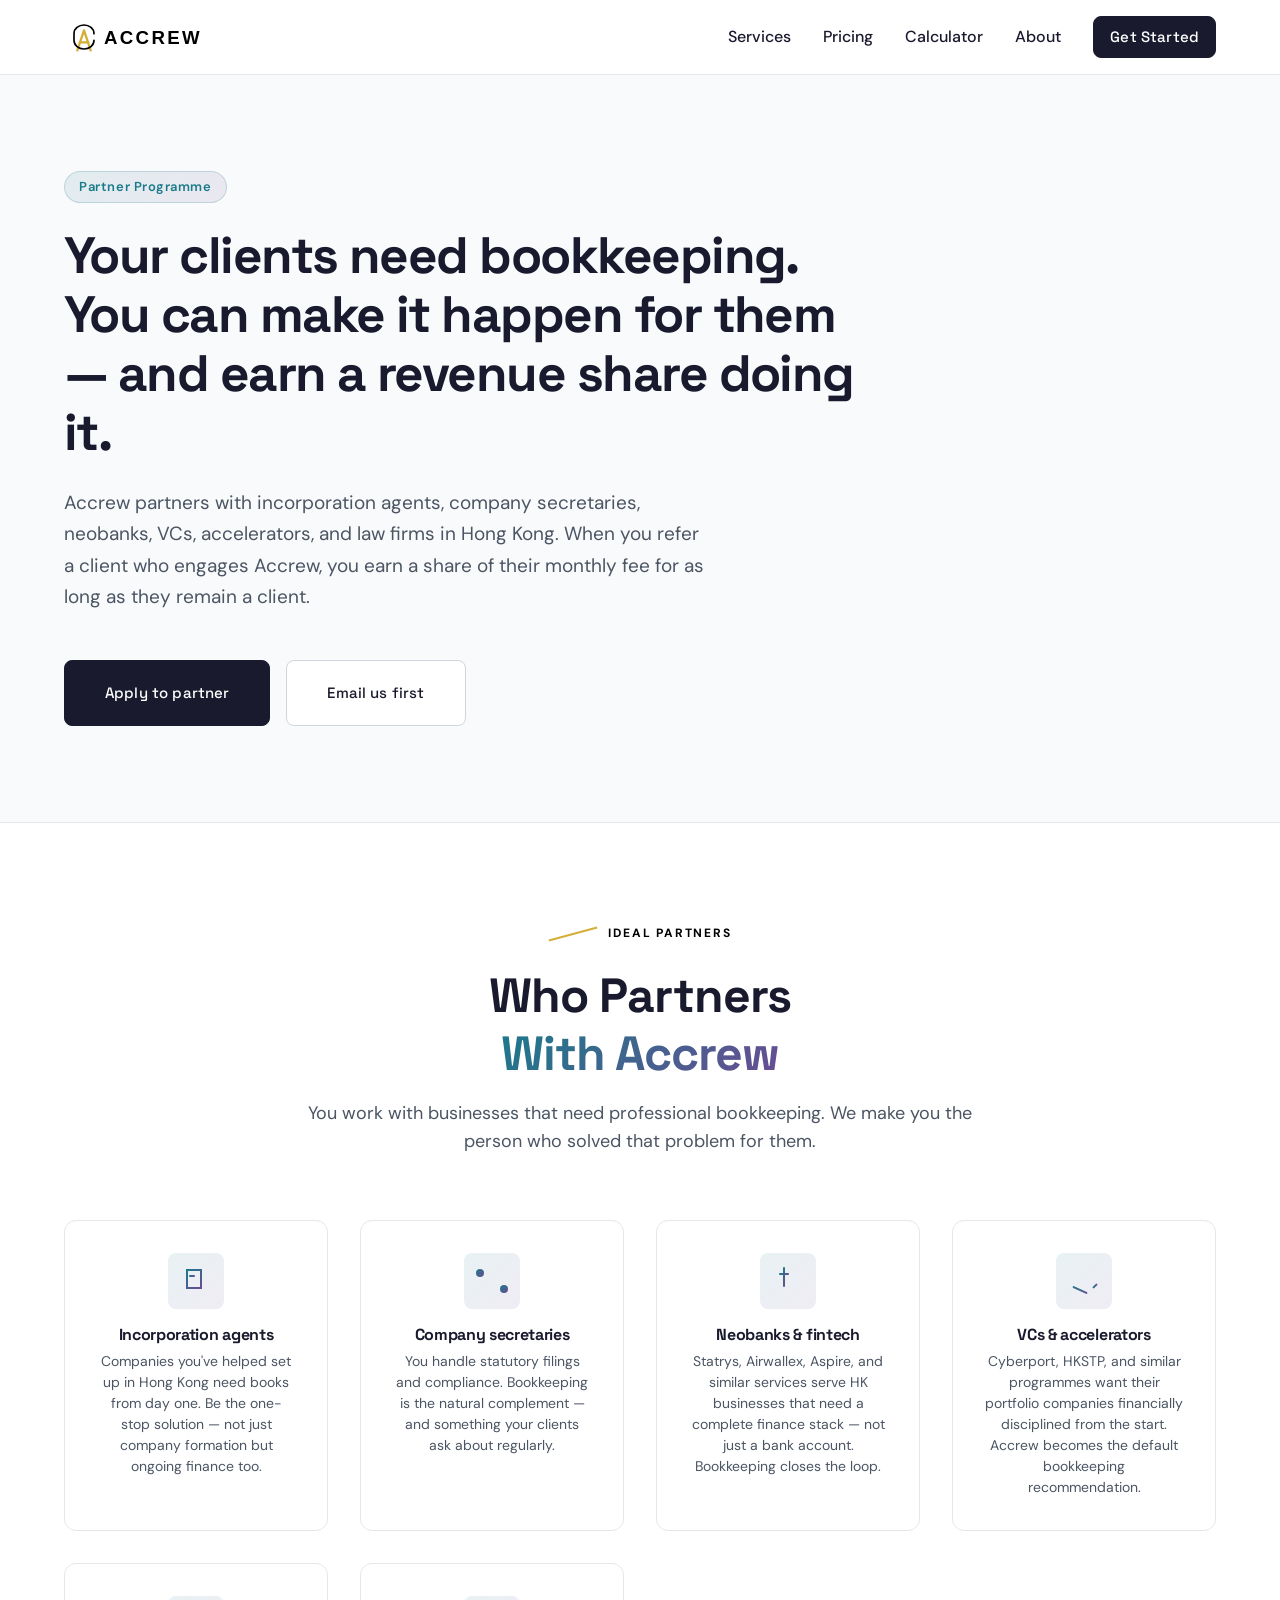
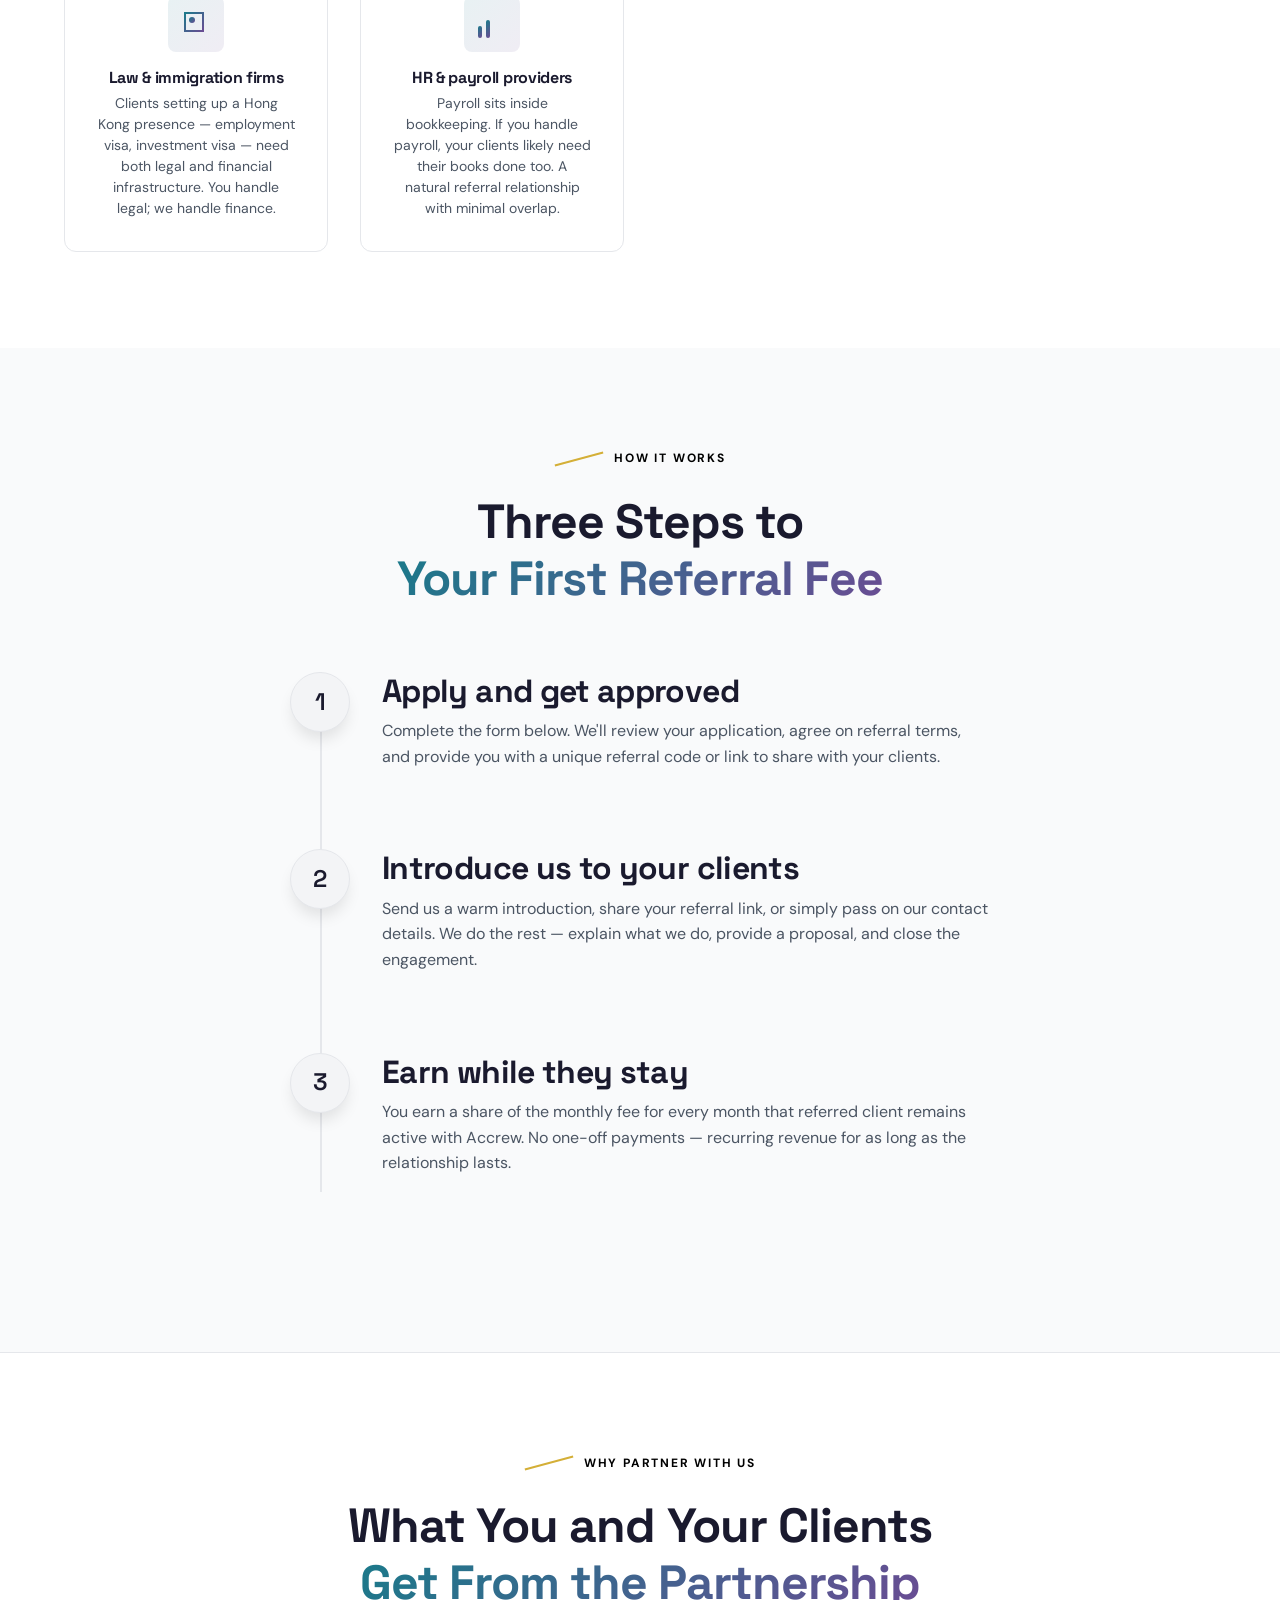
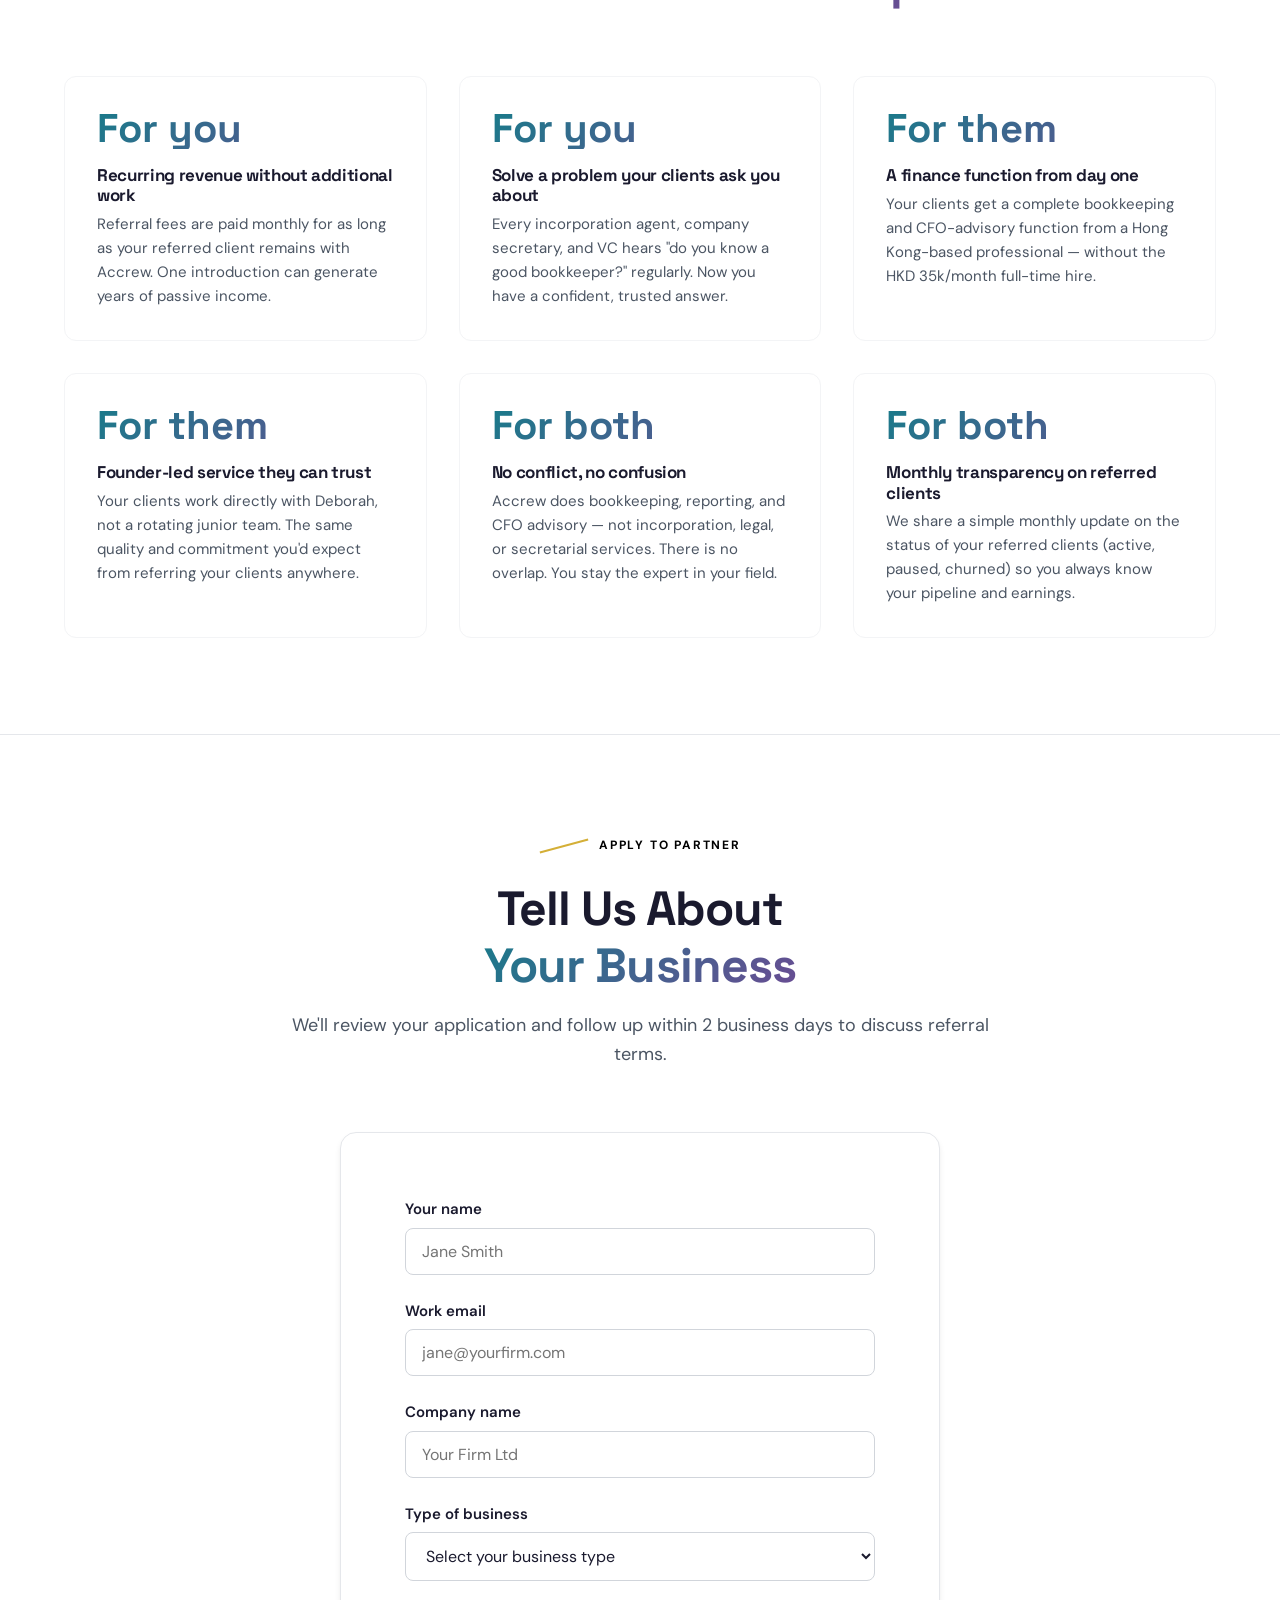
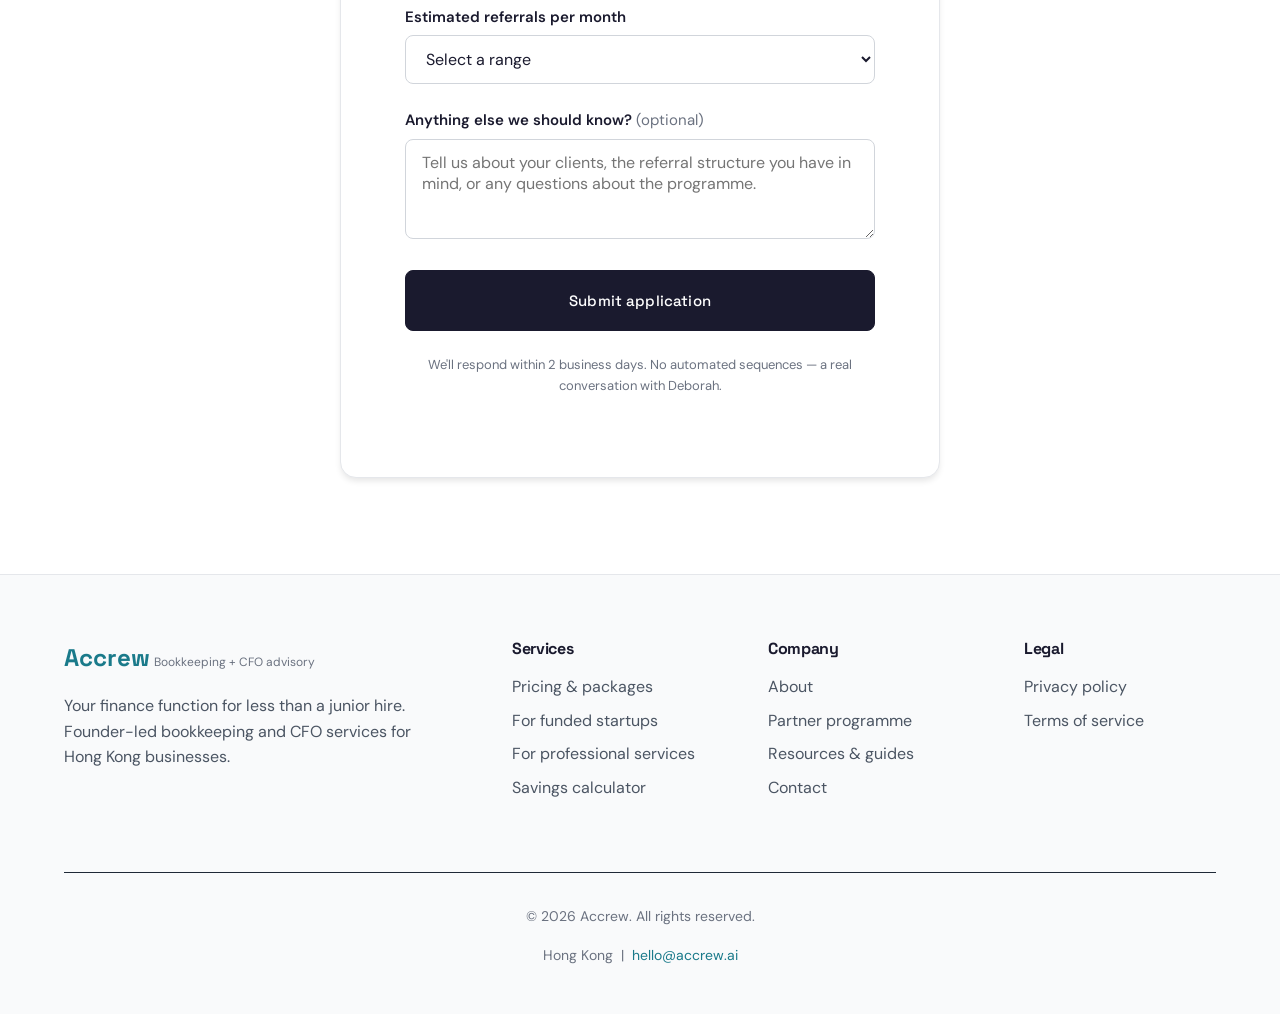
==== partners.html @ deeadd00 "Add partners/referral programme page - Hero targets incorporation agents, company secretaries, neoba" ====
<!DOCTYPE html>
<html lang="en">
<head>
    <meta charset="UTF-8">
    <meta name="viewport" content="width=device-width, initial-scale=1.0">

    <title>Accrew Partner Programme | Refer Your Clients, Earn Revenue</title>
    <meta name="description" content="Refer your clients to Accrew and earn a revenue share on every active engagement. Built for incorporation agents, company secretaries, neobanks, VCs, and law firms in Hong Kong.">
    <meta name="keywords" content="accounting referral programme hong kong, incorporation agent bookkeeping referral, company secretary partner programme, accrew partner">

    <meta property="og:type" content="website">
    <meta property="og:url" content="https://accrew.ai/partners.html">
    <meta property="og:title" content="Accrew Partner Programme | Refer Your Clients, Earn Revenue">
    <meta property="og:description" content="Refer your clients to Accrew and earn a revenue share on every active engagement. Built for incorporation agents, neobanks, VCs, and law firms in Hong Kong.">
    <meta property="og:site_name" content="Accrew">
    <meta property="og:locale" content="en_HK">

    <link rel="canonical" href="https://accrew.ai/partners.html">

    <link rel="preconnect" href="https://fonts.googleapis.com">
    <link rel="preconnect" href="https://fonts.gstatic.com" crossorigin>
    <link href="https://fonts.googleapis.com/css2?family=Space+Grotesk:wght@400;500;600;700&family=DM+Sans:opsz,wght@9..40,400;9..40,500;9..40,600;9..40,700&display=swap" rel="stylesheet">
    <link rel="stylesheet" href="css/style.css">
    <link rel="icon" type="image/svg+xml" href="favicon.svg">
    <link rel="icon" type="image/png" sizes="32x32" href="favicon-32x32.png">
</head>
<body>

    <!-- Navigation -->
    <nav class="nav">
        <div class="container nav-container">
            <a href="index.html" class="logo">
                <img src="logo.svg" alt="Accrew" class="logo-image" height="40">
            </a>
            <ul class="nav-menu" id="navMenu">
                <li><a href="index.html#services" class="nav-link">Services</a></li>
                <li><a href="index.html#pricing" class="nav-link">Pricing</a></li>
                <li><a href="index.html#calculator" class="nav-link">Calculator</a></li>
                <li><a href="about.html" class="nav-link">About</a></li>
                <li><a href="index.html#contact" class="btn btn-primary btn-small">Get Started</a></li>
            </ul>
            <button class="nav-toggle" id="navToggle" aria-label="Toggle navigation">
                <span></span>
                <span></span>
                <span></span>
            </button>
        </div>
    </nav>

    <!-- Hero -->
    <section class="section partners-hero">
        <div class="container">
            <span class="icp-hero-eyebrow">Partner Programme</span>
            <h1 class="icp-hero-title">Your clients need bookkeeping.<br>You can make it happen for them — and earn a revenue share doing it.</h1>
            <p class="icp-hero-subtitle">
                Accrew partners with incorporation agents, company secretaries, neobanks, VCs, accelerators, and law firms in Hong Kong. When you refer a client who engages Accrew, you earn a share of their monthly fee for as long as they remain a client.
            </p>
            <div class="icp-hero-cta">
                <a href="#partner-form" class="btn btn-primary btn-large">Apply to partner</a>
                <a href="mailto:hello@accrew.ai" class="btn btn-secondary btn-large">Email us first</a>
            </div>
        </div>
    </section>

    <!-- Who is this for -->
    <section class="section partner-types-section">
        <div class="container">
            <div class="section-header centered">
                <span class="section-label">Ideal Partners</span>
                <h2 class="section-title">Who Partners<br><span class="gradient-text">With Accrew</span></h2>
                <p class="section-subtitle">You work with businesses that need professional bookkeeping. We make you the person who solved that problem for them.</p>
            </div>
            <div class="partner-types-grid">
                <div class="partner-type-card">
                    <div class="partner-type-icon icon-minimal icon-document"></div>
                    <h3 class="partner-type-name">Incorporation agents</h3>
                    <p class="partner-type-desc">Companies you've helped set up in Hong Kong need books from day one. Be the one-stop solution — not just company formation but ongoing finance too.</p>
                </div>
                <div class="partner-type-card">
                    <div class="partner-type-icon icon-minimal icon-connect"></div>
                    <h3 class="partner-type-name">Company secretaries</h3>
                    <p class="partner-type-desc">You handle statutory filings and compliance. Bookkeeping is the natural complement — and something your clients ask about regularly.</p>
                </div>
                <div class="partner-type-card">
                    <div class="partner-type-icon icon-minimal icon-dollar"></div>
                    <h3 class="partner-type-name">Neobanks &amp; fintech</h3>
                    <p class="partner-type-desc">Statrys, Airwallex, Aspire, and similar services serve HK businesses that need a complete finance stack — not just a bank account. Bookkeeping closes the loop.</p>
                </div>
                <div class="partner-type-card">
                    <div class="partner-type-icon icon-minimal icon-trend"></div>
                    <h3 class="partner-type-name">VCs &amp; accelerators</h3>
                    <p class="partner-type-desc">Cyberport, HKSTP, and similar programmes want their portfolio companies financially disciplined from the start. Accrew becomes the default bookkeeping recommendation.</p>
                </div>
                <div class="partner-type-card">
                    <div class="partner-type-icon icon-minimal icon-target"></div>
                    <h3 class="partner-type-name">Law &amp; immigration firms</h3>
                    <p class="partner-type-desc">Clients setting up a Hong Kong presence — employment visa, investment visa — need both legal and financial infrastructure. You handle legal; we handle finance.</p>
                </div>
                <div class="partner-type-card">
                    <div class="partner-type-icon icon-minimal icon-chart"></div>
                    <h3 class="partner-type-name">HR &amp; payroll providers</h3>
                    <p class="partner-type-desc">Payroll sits inside bookkeeping. If you handle payroll, your clients likely need their books done too. A natural referral relationship with minimal overlap.</p>
                </div>
            </div>
        </div>
    </section>

    <!-- How it works -->
    <section class="section partner-benefits-section">
        <div class="container">
            <div class="section-header centered">
                <span class="section-label">How It Works</span>
                <h2 class="section-title">Three Steps to<br><span class="gradient-text">Your First Referral Fee</span></h2>
            </div>
            <div class="timeline" style="max-width: 700px; margin: 0 auto;">
                <div class="timeline-item">
                    <div class="timeline-number">1</div>
                    <div class="timeline-content">
                        <h3>Apply and get approved</h3>
                        <p>Complete the form below. We'll review your application, agree on referral terms, and provide you with a unique referral code or link to share with your clients.</p>
                    </div>
                </div>
                <div class="timeline-item">
                    <div class="timeline-number">2</div>
                    <div class="timeline-content">
                        <h3>Introduce us to your clients</h3>
                        <p>Send us a warm introduction, share your referral link, or simply pass on our contact details. We do the rest — explain what we do, provide a proposal, and close the engagement.</p>
                    </div>
                </div>
                <div class="timeline-item">
                    <div class="timeline-number">3</div>
                    <div class="timeline-content">
                        <h3>Earn while they stay</h3>
                        <!-- TODO: Insert actual referral % terms once decided. Current placeholder is "a share of their monthly fee". -->
                        <p>You earn a share of the monthly fee for every month that referred client remains active with Accrew. No one-off payments — recurring revenue for as long as the relationship lasts.</p>
                    </div>
                </div>
            </div>
        </div>
    </section>

    <!-- Benefits -->
    <section class="section" style="background: white; border-top: 1px solid var(--gray-200);">
        <div class="container">
            <div class="section-header centered">
                <span class="section-label">Why Partner With Us</span>
                <h2 class="section-title">What You and Your Clients<br><span class="gradient-text">Get From the Partnership</span></h2>
            </div>
            <div class="partner-benefits-grid">
                <div class="partner-benefit-card">
                    <div class="partner-benefit-number">For you</div>
                    <h3 class="partner-benefit-title">Recurring revenue without additional work</h3>
                    <p class="partner-benefit-body">Referral fees are paid monthly for as long as your referred client remains with Accrew. One introduction can generate years of passive income.</p>
                </div>
                <div class="partner-benefit-card">
                    <div class="partner-benefit-number">For you</div>
                    <h3 class="partner-benefit-title">Solve a problem your clients ask you about</h3>
                    <p class="partner-benefit-body">Every incorporation agent, company secretary, and VC hears "do you know a good bookkeeper?" regularly. Now you have a confident, trusted answer.</p>
                </div>
                <div class="partner-benefit-card">
                    <div class="partner-benefit-number">For them</div>
                    <h3 class="partner-benefit-title">A finance function from day one</h3>
                    <p class="partner-benefit-body">Your clients get a complete bookkeeping and CFO-advisory function from a Hong Kong-based professional — without the HKD 35k/month full-time hire.</p>
                </div>
                <div class="partner-benefit-card">
                    <div class="partner-benefit-number">For them</div>
                    <h3 class="partner-benefit-title">Founder-led service they can trust</h3>
                    <p class="partner-benefit-body">Your clients work directly with Deborah, not a rotating junior team. The same quality and commitment you'd expect from referring your clients anywhere.</p>
                </div>
                <div class="partner-benefit-card">
                    <div class="partner-benefit-number">For both</div>
                    <h3 class="partner-benefit-title">No conflict, no confusion</h3>
                    <p class="partner-benefit-body">Accrew does bookkeeping, reporting, and CFO advisory — not incorporation, legal, or secretarial services. There is no overlap. You stay the expert in your field.</p>
                </div>
                <div class="partner-benefit-card">
                    <div class="partner-benefit-number">For both</div>
                    <h3 class="partner-benefit-title">Monthly transparency on referred clients</h3>
                    <p class="partner-benefit-body">We share a simple monthly update on the status of your referred clients (active, paused, churned) so you always know your pipeline and earnings.</p>
                </div>
            </div>
        </div>
    </section>

    <!-- Partner intake form -->
    <section id="partner-form" class="section partner-form-section">
        <div class="container">
            <div class="section-header centered">
                <span class="section-label">Apply to Partner</span>
                <h2 class="section-title">Tell Us About<br><span class="gradient-text">Your Business</span></h2>
                <p class="section-subtitle">We'll review your application and follow up within 2 business days to discuss referral terms.</p>
            </div>
            <div class="partner-form-wrapper">
                <!-- TODO: Replace YOURFORMID with actual Formspree endpoint, or connect to a backend/Zapier webhook. -->
                <form class="partner-form" action="https://formspree.io/f/YOURFORMID" method="POST">
                    <div class="form-group">
                        <label class="form-label" for="partnerName">Your name</label>
                        <input type="text" id="partnerName" name="name" class="form-input" placeholder="Jane Smith" required>
                    </div>
                    <div class="form-group">
                        <label class="form-label" for="partnerEmail">Work email</label>
                        <input type="email" id="partnerEmail" name="email" class="form-input" placeholder="jane@yourfirm.com" required>
                    </div>
                    <div class="form-group">
                        <label class="form-label" for="partnerCompany">Company name</label>
                        <input type="text" id="partnerCompany" name="company" class="form-input" placeholder="Your Firm Ltd" required>
                    </div>
                    <div class="form-group">
                        <label class="form-label" for="partnerType">Type of business</label>
                        <select id="partnerType" name="business_type" class="form-select" required>
                            <option value="" disabled selected>Select your business type</option>
                            <option value="incorporation_agent">Incorporation agent</option>
                            <option value="company_secretary">Company secretary</option>
                            <option value="neobank_fintech">Neobank / fintech</option>
                            <option value="vc_accelerator">VC / accelerator</option>
                            <option value="law_firm">Law / immigration firm</option>
                            <option value="hr_payroll">HR / payroll provider</option>
                            <option value="other">Other</option>
                        </select>
                    </div>
                    <div class="form-group">
                        <label class="form-label" for="partnerVolume">Estimated referrals per month</label>
                        <select id="partnerVolume" name="referral_volume" class="form-select">
                            <option value="" disabled selected>Select a range</option>
                            <option value="1-2">1–2 clients/month</option>
                            <option value="3-5">3–5 clients/month</option>
                            <option value="6-10">6–10 clients/month</option>
                            <option value="10+">10+ clients/month</option>
                        </select>
                    </div>
                    <div class="form-group">
                        <label class="form-label" for="partnerMessage">Anything else we should know? <span style="font-weight: 400; color: var(--text-muted);">(optional)</span></label>
                        <textarea id="partnerMessage" name="message" class="form-textarea" placeholder="Tell us about your clients, the referral structure you have in mind, or any questions about the programme."></textarea>
                    </div>
                    <input type="hidden" name="_subject" value="New Accrew Partner Application">
                    <button type="submit" class="btn btn-primary btn-block btn-large">Submit application</button>
                    <p class="form-note">We'll respond within 2 business days. No automated sequences — a real conversation with Deborah.</p>
                </form>
            </div>
        </div>
    </section>

    <!-- Footer -->
    <footer class="footer">
        <div class="container">
            <div class="footer-grid">
                <div class="footer-col">
                    <div class="footer-logo">
                        <span class="logo-text">Accrew</span>
                        <span class="logo-tagline">Bookkeeping + CFO advisory</span>
                    </div>
                    <p class="footer-description">
                        Your finance function for less than a junior hire. Founder-led bookkeeping and CFO services for Hong Kong businesses.
                    </p>
                </div>
                <div class="footer-col">
                    <h4>Services</h4>
                    <ul>
                        <li><a href="index.html#pricing">Pricing &amp; packages</a></li>
                        <li><a href="startups.html">For funded startups</a></li>
                        <li><a href="professional-services.html">For professional services</a></li>
                        <li><a href="index.html#calculator">Savings calculator</a></li>
                    </ul>
                </div>
                <div class="footer-col">
                    <h4>Company</h4>
                    <ul>
                        <li><a href="about.html">About</a></li>
                        <li><a href="partners.html">Partner programme</a></li>
                        <li><a href="guides/">Resources &amp; guides</a></li>
                        <li><a href="index.html#contact">Contact</a></li>
                    </ul>
                </div>
                <div class="footer-col">
                    <h4>Legal</h4>
                    <ul>
                        <li><a href="privacy-policy.html">Privacy policy</a></li>
                        <li><a href="terms-of-service.html">Terms of service</a></li>
                    </ul>
                </div>
            </div>
            <div class="footer-bottom">
                <p>&copy; 2026 Accrew. All rights reserved.</p>
                <p>Hong Kong &nbsp;|&nbsp; <a href="mailto:hello@accrew.ai">hello@accrew.ai</a></p>
            </div>
        </div>
    </footer>

    <script src="js/main.js"></script>
</body>
</html>
---- css/style.css ----
/* ============================================================================
   Accrew Website Styles
   Modern, professional design for AI-powered bookkeeping
   ============================================================================ */

/* ============================================================================
   CSS Variables & Reset
   ============================================================================ */

:root {
  /* Brand Colors */
  --primary-color: #1a7a8a;
  --primary-dark: #0f5a66;
  --primary-light: #2a9aaa;
  --secondary-color: #6a4c93;
  --accent-color: #f59e0b;

  /* Grayscale */
  --gray-50: #f9fafb;
  --gray-100: #f3f4f6;
  --gray-200: #e5e7eb;
  --gray-300: #d1d5db;
  --gray-400: #9ca3af;
  --gray-500: #6b7280;
  --gray-600: #4b5563;
  --gray-700: #374151;
  --gray-800: #1f2937;
  --gray-900: #111827;

  /* Semantic Colors */
  --text-primary: #1a1a2e;
  --text-secondary: #4b5563;
  --text-muted: #6b7280;
  --bg-primary: #ffffff;
  --bg-secondary: #f9fafb;
  --bg-accent: #f8f9fa;

  /* Gradients */
  --gradient-primary: linear-gradient(135deg, #1a7a8a 0%, #6a4c93 100%);
  --gradient-light: linear-gradient(135deg, rgba(26,122,138,0.1) 0%, rgba(106,76,147,0.1) 100%);

  /* Typography */
  --font-heading: 'Space Grotesk', sans-serif;
  --font-body: 'DM Sans', sans-serif;

  /* Spacing */
  --spacing-xs: 0.5rem;
  --spacing-sm: 1rem;
  --spacing-md: 1.5rem;
  --spacing-lg: 2rem;
  --spacing-xl: 3rem;
  --spacing-2xl: 4rem;
  --spacing-3xl: 6rem;

  /* Border Radius */
  --radius-sm: 0.375rem;
  --radius-md: 0.5rem;
  --radius-lg: 0.75rem;
  --radius-xl: 1rem;
  --radius-2xl: 1.5rem;

  /* Shadows */
  --shadow-sm: 0 1px 2px 0 rgb(0 0 0 / 0.05);
  --shadow-md: 0 4px 6px -1px rgb(0 0 0 / 0.1);
  --shadow-lg: 0 10px 15px -3px rgb(0 0 0 / 0.1);
  --shadow-xl: 0 20px 25px -5px rgb(0 0 0 / 0.1);

  /* Transitions */
  --transition-fast: 150ms ease;
  --transition-base: 250ms ease;
  --transition-slow: 350ms ease;
}

* {
  margin: 0;
  padding: 0;
  box-sizing: border-box;
}

html {
  scroll-behavior: smooth;
  -webkit-font-smoothing: antialiased;
  -moz-osx-font-smoothing: grayscale;
}

body {
  font-family: var(--font-body);
  font-size: 16px;
  line-height: 1.6;
  color: var(--text-primary);
  background-color: var(--bg-primary);
}

/* ============================================================================
   Typography
   ============================================================================ */

h1, h2, h3, h4, h5, h6 {
  font-family: var(--font-heading);
  font-weight: 700;
  line-height: 1.2;
  letter-spacing: -0.02em;
  color: var(--text-primary);
}

h1 {
  font-size: clamp(2.5rem, 5vw, 4rem);
  margin-bottom: var(--spacing-md);
}

h2 {
  font-size: clamp(2rem, 4vw, 3rem);
  margin-bottom: var(--spacing-md);
}

h3 {
  font-size: clamp(1.5rem, 3vw, 2rem);
  margin-bottom: var(--spacing-sm);
}

p {
  margin-bottom: var(--spacing-sm);
}

a {
  color: var(--primary-color);
  text-decoration: none;
  transition: color var(--transition-base);
}

a:hover {
  color: var(--primary-dark);
}

.gradient-text {
  background: var(--gradient-primary);
  -webkit-background-clip: text;
  -webkit-text-fill-color: transparent;
  background-clip: text;
}

/* ============================================================================
   Layout
   ============================================================================ */

.container {
  max-width: 1200px;
  margin: 0 auto;
  padding: 0 var(--spacing-md);
}

.section {
  padding: var(--spacing-3xl) 0;
}

.section-header {
  margin-bottom: var(--spacing-2xl);
}

.section-header.centered {
  text-align: center;
}

.section-label {
  display: inline-block;
  font-size: 0.75rem;
  font-weight: 700;
  text-transform: uppercase;
  letter-spacing: 0.15em;
  color: #000;
  margin-bottom: var(--spacing-md);
  position: relative;
  padding-left: 60px;
}

/* Off-White style diagonal bar before label */
.section-label::before {
  content: '';
  position: absolute;
  left: 0;
  top: 50%;
  width: 50px;
  height: 2px;
  background: #d4af37;
  transform: translateY(-50%) rotate(-15deg);
}

.section-title {
  margin-bottom: var(--spacing-sm);
}

.section-subtitle {
  font-size: 1.125rem;
  color: var(--text-secondary);
  max-width: 700px;
  margin: 0 auto;
}

/* ============================================================================
   Navigation
   ============================================================================ */

.nav {
  position: sticky;
  top: 0;
  z-index: 1000;
  background: rgba(255, 255, 255, 0.95);
  backdrop-filter: blur(10px);
  border-bottom: 1px solid var(--gray-200);
  padding: var(--spacing-sm) 0;
}

.nav-container {
  display: flex;
  justify-content: space-between;
  align-items: center;
}

.logo {
  display: flex;
  flex-direction: column;
  gap: 0;
}

.logo-text {
  font-family: var(--font-heading);
  font-size: 1.5rem;
  font-weight: 700;
  color: var(--primary-color);
}

.logo-tagline {
  font-size: 0.75rem;
  color: var(--text-muted);
  margin-top: -0.25rem;
}

.nav-menu {
  display: flex;
  gap: var(--spacing-lg);
  list-style: none;
  align-items: center;
}

.nav-link {
  font-weight: 500;
  color: var(--text-primary);
  transition: color var(--transition-base);
}

.nav-link:hover {
  color: var(--primary-color);
}

.nav-toggle {
  display: none;
  flex-direction: column;
  gap: 4px;
  background: none;
  border: none;
  cursor: pointer;
}

.nav-toggle span {
  width: 24px;
  height: 2px;
  background: var(--text-primary);
  transition: all var(--transition-base);
}

/* Mobile Navigation */
@media (max-width: 768px) {
  .nav-toggle {
    display: flex;
  }

  .nav-menu {
    position: absolute;
    top: 100%;
    left: 0;
    right: 0;
    flex-direction: column;
    background: white;
    padding: var(--spacing-md);
    gap: var(--spacing-sm);
    box-shadow: var(--shadow-lg);
    transform: translateY(-100%);
    opacity: 0;
    visibility: hidden;
    transition: all var(--transition-base);
  }

  .nav-menu.active {
    transform: translateY(0);
    opacity: 1;
    visibility: visible;
  }
}

/* ============================================================================
   Buttons
   ============================================================================ */

.btn {
  display: inline-block;
  padding: 0.75rem 1.5rem;
  font-family: var(--font-heading);
  font-size: 1rem;
  font-weight: 600;
  text-align: center;
  text-decoration: none;
  border-radius: var(--radius-md);
  border: none;
  cursor: pointer;
  transition: all var(--transition-base);
}

.btn-primary {
  background: var(--gradient-primary);
  color: white;
}

.btn-primary:hover {
  transform: translateY(-2px);
  box-shadow: var(--shadow-lg);
}

.btn-secondary {
  background: white;
  color: var(--primary-color);
  border: 2px solid var(--primary-color);
}

.btn-secondary:hover {
  background: var(--primary-color);
  color: white;
}

.btn-outline {
  background: transparent;
  color: var(--primary-color);
  border: 2px solid var(--primary-color);
}

.btn-outline:hover {
  background: var(--primary-color);
  color: white;
}

.btn-small {
  padding: 0.5rem 1rem;
  font-size: 0.875rem;
}

.btn-large {
  padding: 1.25rem 2.5rem;
  font-size: 1rem;
  font-weight: 600;
  letter-spacing: 0.02em;
  font-family: var(--font-heading);
}

.btn-block {
  display: block;
  width: 100%;
}

/* ============================================================================
   Hero Section
   ============================================================================ */

.hero {
  background: linear-gradient(135deg, rgba(26,122,138,0.05) 0%, rgba(106,76,147,0.05) 100%);
  padding: var(--spacing-3xl) 0;
  overflow: hidden;
}

.hero-container {
  display: grid;
  grid-template-columns: 1fr 1fr;
  gap: var(--spacing-2xl);
  align-items: center;
}

.hero-badge {
  display: inline-flex;
  align-items: center;
  gap: var(--spacing-xs);
  padding: 0.5rem 1rem;
  background: white;
  border-radius: 999px;
  font-size: 0.875rem;
  font-weight: 500;
  color: var(--text-secondary);
  margin-bottom: var(--spacing-md);
  box-shadow: var(--shadow-md);
}

.hero-title {
  margin-bottom: var(--spacing-md);
}

.hero-subtitle {
  font-size: 1.25rem;
  color: var(--text-secondary);
  margin-bottom: var(--spacing-lg);
  max-width: 600px;
}

.hero-stats {
  display: flex;
  gap: var(--spacing-lg);
  margin-bottom: var(--spacing-lg);
}

.stat {
  text-align: center;
}

.stat-number {
  font-family: var(--font-heading);
  font-size: 2.5rem;
  font-weight: 700;
  background: var(--gradient-primary);
  -webkit-background-clip: text;
  -webkit-text-fill-color: transparent;
  background-clip: text;
  line-height: 1;
}

.stat-label {
  font-size: 0.875rem;
  color: var(--text-muted);
  margin-top: var(--spacing-xs);
}

.hero-cta {
  display: flex;
  gap: var(--spacing-sm);
  margin-bottom: var(--spacing-md);
}

.hero-guarantee {
  font-size: 0.875rem;
  color: var(--text-muted);
}

.hero-visual {
  position: relative;
}

.dashboard-mockup {
  background: white;
  border-radius: var(--radius-xl);
  box-shadow: var(--shadow-xl);
  overflow: hidden;
  border: 1px solid var(--gray-200);
}

.mockup-header {
  display: flex;
  align-items: center;
  gap: var(--spacing-sm);
  padding: var(--spacing-sm);
  background: var(--gray-100);
  border-bottom: 1px solid var(--gray-200);
}

.mockup-dots {
  display: flex;
  gap: 6px;
}

.mockup-dots span {
  width: 12px;
  height: 12px;
  border-radius: 50%;
  background: var(--gray-300);
}

.mockup-title {
  font-size: 0.875rem;
  font-weight: 600;
  color: var(--text-secondary);
}

.mockup-content {
  padding: var(--spacing-md);
}

.mockup-metric {
  margin-bottom: var(--spacing-md);
}

.metric-label {
  font-size: 0.875rem;
  color: var(--text-muted);
  margin-bottom: var(--spacing-xs);
}

.metric-chart {
  height: 60px;
}

.chart-svg {
  width: 100%;
  height: 100%;
}

.mockup-row {
  display: grid;
  grid-template-columns: 1fr 1fr;
  gap: var(--spacing-sm);
}

.mockup-card {
  padding: var(--spacing-sm);
  background: var(--bg-accent);
  border-radius: var(--radius-md);
}

.card-label {
  font-size: 0.75rem;
  color: var(--text-muted);
  margin-bottom: 4px;
}

.card-value {
  font-family: var(--font-heading);
  font-size: 1.25rem;
  font-weight: 700;
  color: var(--text-primary);
}

.card-change {
  font-size: 0.75rem;
  margin-top: 4px;
}

.card-change.positive {
  color: #10b981;
}

@media (max-width: 968px) {
  .hero-container {
    grid-template-columns: 1fr;
  }

  .hero-stats {
    flex-wrap: wrap;
  }

  .hero-cta {
    flex-direction: column;
  }
}

/* ============================================================================
   Problem Section
   ============================================================================ */

.problem-section {
  background: #fff;
  padding-top: 0;
}

.problem-grid {
  display: grid;
  grid-template-columns: repeat(auto-fit, minmax(250px, 1fr));
  gap: var(--spacing-lg);
}

.problem-card {
  background: white;
  padding: var(--spacing-lg);
  border-radius: var(--radius-lg);
  box-shadow: var(--shadow-md);
  text-align: center;
  transition: transform var(--transition-base);
}

.problem-card:hover {
  transform: translateY(-4px);
  box-shadow: var(--shadow-xl);
}

.problem-icon {
  font-size: 3rem;
  margin-bottom: var(--spacing-sm);
}

.problem-stat {
  font-family: var(--font-heading);
  font-size: 3rem;
  font-weight: 700;
  color: var(--primary-color);
  margin-bottom: var(--spacing-xs);
}

.problem-title {
  font-size: 1.25rem;
  font-weight: 600;
  margin-bottom: var(--spacing-sm);
}

.problem-description {
  color: var(--text-secondary);
  margin-bottom: var(--spacing-sm);
}

.problem-source {
  font-size: 0.75rem;
  color: var(--text-muted);
  font-style: italic;
}

/* ============================================================================
   Features Grid
   ============================================================================ */

.features-grid {
  display: grid;
  grid-template-columns: repeat(auto-fit, minmax(300px, 1fr));
  gap: var(--spacing-lg);
}

.feature-card {
  padding: var(--spacing-lg);
  background: white;
  border: 2px solid var(--gray-100);
  border-radius: var(--radius-lg);
  transition: all var(--transition-base);
}

.feature-card:hover {
  border-color: var(--primary-color);
  box-shadow: var(--shadow-lg);
}

.feature-icon {
  font-size: 2.5rem;
  margin-bottom: var(--spacing-sm);
}

.feature-title {
  font-size: 1.25rem;
  margin-bottom: var(--spacing-sm);
}

.feature-description {
  color: var(--text-secondary);
}

/* ============================================================================
   Industries Section
   ============================================================================ */

.industries-section {
  background: var(--bg-secondary);
}

.industries-grid {
  display: grid;
  grid-template-columns: repeat(auto-fit, minmax(320px, 1fr));
  gap: var(--spacing-lg);
}

.industry-card {
  background: white;
  padding: var(--spacing-lg);
  border-radius: var(--radius-lg);
  border: 2px solid var(--gray-100);
  position: relative;
  transition: all var(--transition-base);
}

.industry-card:hover {
  transform: translateY(-4px);
  box-shadow: var(--shadow-xl);
}

.industry-card.featured {
  border-color: var(--primary-color);
  background: linear-gradient(135deg, rgba(26,122,138,0.03) 0%, rgba(106,76,147,0.03) 100%);
}

.industry-badge {
  display: inline-block;
  padding: 0.25rem 0.75rem;
  background: var(--gradient-primary);
  color: white;
  font-size: 0.75rem;
  font-weight: 600;
  border-radius: 999px;
  margin-bottom: var(--spacing-sm);
}

.industry-title {
  margin-bottom: var(--spacing-sm);
}

.industry-description {
  color: var(--text-secondary);
  margin-bottom: var(--spacing-md);
}

.industry-features {
  list-style: none;
  margin-bottom: var(--spacing-md);
}

.industry-features li {
  padding: 0.5rem 0;
  border-bottom: 1px solid var(--gray-100);
  color: var(--text-secondary);
}

.industry-features li:last-child {
  border-bottom: none;
}

.industry-roi {
  padding: var(--spacing-sm);
  background: var(--bg-accent);
  border-radius: var(--radius-md);
  font-size: 0.875rem;
  color: var(--text-secondary);
}

/* ============================================================================
   Pricing Section
   ============================================================================ */

.pricing-grid {
  display: grid;
  grid-template-columns: repeat(auto-fit, minmax(300px, 1fr));
  gap: var(--spacing-lg);
  margin-bottom: var(--spacing-2xl);
}

.pricing-card {
  background: white;
  border: 2px solid var(--gray-200);
  border-radius: var(--radius-xl);
  overflow: hidden;
  position: relative;
  display: flex;
  flex-direction: column;
  transition: all var(--transition-base);
}

.pricing-card:hover {
  transform: translateY(-8px);
  box-shadow: var(--shadow-xl);
}

.pricing-card.featured {
  border-color: var(--primary-color);
  border-width: 3px;
  transform: scale(1.05);
}

.pricing-badge {
  position: absolute;
  top: var(--spacing-sm);
  right: var(--spacing-sm);
  padding: 0.25rem 0.75rem;
  background: var(--gradient-primary);
  color: white;
  font-size: 0.75rem;
  font-weight: 600;
  border-radius: 999px;
}

.pricing-header {
  padding: var(--spacing-lg);
  text-align: center;
  border-bottom: 2px solid var(--gray-100);
}

.pricing-title {
  margin-bottom: var(--spacing-sm);
}

.pricing-price {
  display: flex;
  align-items: baseline;
  justify-content: center;
  gap: 0.25rem;
  margin: var(--spacing-md) 0;
}

.currency {
  font-size: 1.25rem;
  font-weight: 600;
  color: var(--text-muted);
}

.amount {
  font-family: var(--font-heading);
  font-size: 3rem;
  font-weight: 700;
  color: var(--primary-color);
}

.period {
  font-size: 1rem;
  color: var(--text-muted);
}

.pricing-annual {
  color: var(--primary-color);
  font-size: 0.9rem;
  margin: var(--spacing-sm) 0 var(--spacing-xs);
  font-weight: 500;
}

.pricing-description {
  color: var(--text-secondary);
  margin-top: 0;
}

.pricing-features {
  padding: var(--spacing-lg);
  list-style: none;
  flex-grow: 1;
}

.pricing-features li {
  padding: 0.75rem 0;
  border-bottom: 1px solid var(--gray-100);
  color: var(--text-secondary);
}

.pricing-features li:last-child {
  border-bottom: none;
}

.pricing-footer {
  padding: var(--spacing-lg);
  border-top: 2px solid var(--gray-100);
}

.pricing-roi {
  text-align: center;
  margin-top: var(--spacing-sm);
  font-size: 0.875rem;
  color: var(--text-muted);
}

.pricing-addons {
  padding: var(--spacing-lg);
  background: var(--bg-accent);
  border-radius: var(--radius-lg);
  text-align: center;
}

.addons-grid {
  display: grid;
  grid-template-columns: repeat(auto-fit, minmax(250px, 1fr));
  gap: var(--spacing-sm);
  margin-top: var(--spacing-md);
}

.addon {
  padding: var(--spacing-sm);
  background: white;
  border-radius: var(--radius-md);
  font-size: 0.875rem;
  color: var(--text-secondary);
}

/* ============================================================================
   Timeline (How It Works)
   ============================================================================ */

.timeline {
  max-width: 800px;
  margin: 0 auto;
  position: relative;
}

.timeline::before {
  content: '';
  position: absolute;
  left: 30px;
  top: 0;
  bottom: 0;
  width: 2px;
  background: var(--gray-200);
}

.timeline-item {
  display: flex;
  gap: var(--spacing-lg);
  margin-bottom: var(--spacing-2xl);
  position: relative;
}

.timeline-number {
  flex-shrink: 0;
  width: 60px;
  height: 60px;
  background: var(--gradient-primary);
  color: white;
  border-radius: 50%;
  display: flex;
  align-items: center;
  justify-content: center;
  font-family: var(--font-heading);
  font-size: 1.5rem;
  font-weight: 700;
  box-shadow: var(--shadow-lg);
  z-index: 1;
}

.timeline-content h3 {
  margin-bottom: var(--spacing-xs);
}

.timeline-content p {
  color: var(--text-secondary);
}

/* ============================================================================
   CTA Section
   ============================================================================ */

.cta-section {
  background: var(--gradient-primary);
  color: white;
}

.cta-content {
  text-align: center;
  max-width: 900px;
  margin: 0 auto;
}

.cta-title {
  color: white;
  margin-bottom: var(--spacing-md);
}

.cta-subtitle {
  font-size: 1.25rem;
  color: rgba(255,255,255,0.9);
  margin-bottom: var(--spacing-2xl);
}

.contact-options {
  display: grid;
  grid-template-columns: repeat(auto-fit, minmax(250px, 1fr));
  gap: var(--spacing-lg);
  margin-top: var(--spacing-2xl);
}

.contact-card {
  background: white;
  padding: var(--spacing-lg);
  border-radius: var(--radius-lg);
  text-align: center;
}

.contact-icon {
  font-size: 3rem;
  margin-bottom: var(--spacing-sm);
}

.contact-card h3 {
  color: var(--text-primary);
  margin-bottom: var(--spacing-sm);
}

.contact-link {
  display: inline-block;
  color: var(--primary-color);
  font-weight: 600;
  font-size: 1.125rem;
  margin-bottom: var(--spacing-xs);
}

.contact-note {
  font-size: 0.75rem;
  color: var(--text-muted);
  margin-top: var(--spacing-xs);
}

/* ============================================================================
   CTA Box
   ============================================================================ */

.cta-box {
  max-width: 600px;
  margin: 0 auto;
  padding: var(--spacing-2xl);
  background: var(--gradient-light);
  border: 2px solid var(--primary-color);
  border-radius: var(--radius-xl);
  text-align: center;
}

.cta-box h3 {
  margin-bottom: var(--spacing-sm);
}

.cta-box p {
  color: var(--text-secondary);
  margin-bottom: var(--spacing-lg);
}

/* ============================================================================
   Footer
   ============================================================================ */

.footer {
  background: var(--gray-900);
  color: var(--gray-300);
  padding: var(--spacing-2xl) 0 var(--spacing-lg);
}

.footer-grid {
  display: grid;
  grid-template-columns: 2fr 1fr 1fr 1fr;
  gap: var(--spacing-2xl);
  margin-bottom: var(--spacing-2xl);
}

.footer-logo {
  margin-bottom: var(--spacing-sm);
}

.footer-logo .logo-text {
  color: white;
}

.footer-logo .logo-tagline {
  color: var(--gray-400);
}

.footer-description {
  color: var(--gray-400);
}

.footer-col h4 {
  color: white;
  margin-bottom: var(--spacing-sm);
  font-size: 1rem;
}

.footer-col ul {
  list-style: none;
}

.footer-col li {
  margin-bottom: var(--spacing-xs);
}

.footer-col a {
  color: var(--gray-400);
  transition: color var(--transition-base);
}

.footer-col a:hover {
  color: white;
}

.footer-bottom {
  padding-top: var(--spacing-lg);
  border-top: 1px solid var(--gray-800);
  text-align: center;
  font-size: 0.875rem;
  color: var(--gray-500);
}

@media (max-width: 968px) {
  .footer-grid {
    grid-template-columns: 1fr 1fr;
  }
}

@media (max-width: 640px) {
  .footer-grid {
    grid-template-columns: 1fr;
  }
}

/* ============================================================================
   Utility Classes
   ============================================================================ */

.text-center {
  text-align: center;
}

.text-muted {
  color: var(--text-muted);
}

.mb-sm {
  margin-bottom: var(--spacing-sm);
}

.mb-md {
  margin-bottom: var(--spacing-md);
}

.mb-lg {
  margin-bottom: var(--spacing-lg);
}

/* ============================================================================
   Minimal Icons System
   ============================================================================ */

.icon-minimal {
  width: 48px;
  height: 48px;
  border-radius: var(--radius-md);
  background: var(--gradient-light);
  position: relative;
  margin-bottom: var(--spacing-md);
  flex-shrink: 0;
}

.icon-minimal::before,
.icon-minimal::after {
  content: '';
  position: absolute;
  background: var(--gradient-primary);
  border-radius: 2px;
}

/* Clock icon */
.icon-clock::before {
  width: 16px;
  height: 16px;
  top: 16px;
  left: 16px;
  border-radius: 50%;
  background: transparent;
  border: 2px solid;
  border-image: var(--gradient-primary) 1;
  border-image-slice: 1;
  box-sizing: border-box;
}

.icon-clock::after {
  width: 2px;
  height: 6px;
  top: 18px;
  left: 23px;
}

/* Chart icon */
.icon-chart::before {
  width: 4px;
  height: 12px;
  bottom: 14px;
  left: 14px;
}

.icon-chart::after {
  width: 4px;
  height: 18px;
  bottom: 14px;
  left: 22px;
}

/* Tool icon */
.icon-tool::before {
  width: 14px;
  height: 3px;
  top: 22px;
  left: 12px;
  transform: rotate(-45deg);
}

.icon-tool::after {
  width: 3px;
  height: 10px;
  top: 15px;
  right: 14px;
  transform: rotate(-45deg);
}

/* Dollar icon */
.icon-dollar::before {
  width: 2px;
  height: 20px;
  top: 14px;
  left: 23px;
}

.icon-dollar::after {
  width: 10px;
  height: 2px;
  top: 20px;
  left: 19px;
}

/* Connect/Link icon */
.icon-connect::before {
  width: 8px;
  height: 8px;
  top: 16px;
  left: 12px;
  border-radius: 50%;
}

.icon-connect::after {
  width: 8px;
  height: 8px;
  bottom: 16px;
  right: 12px;
  border-radius: 50%;
}

/* Document icon */
.icon-document::before {
  width: 12px;
  height: 16px;
  top: 16px;
  left: 18px;
  background: transparent;
  border: 2px solid;
  border-image: var(--gradient-primary) 1;
  border-radius: 1px;
}

.icon-document::after {
  width: 6px;
  height: 2px;
  top: 22px;
  left: 21px;
}

/* Trend/Growth icon */
.icon-trend::before {
  width: 16px;
  height: 2px;
  bottom: 18px;
  left: 16px;
  transform: rotate(25deg);
}

.icon-trend::after {
  width: 6px;
  height: 2px;
  bottom: 22px;
  right: 14px;
  transform: rotate(-45deg);
}

/* Target icon */
.icon-target::before {
  width: 16px;
  height: 16px;
  top: 16px;
  left: 16px;
  border-radius: 50%;
  background: transparent;
  border: 2px solid;
  border-image: var(--gradient-primary) 1;
}

.icon-target::after {
  width: 6px;
  height: 6px;
  top: 21px;
  left: 21px;
  border-radius: 50%;
}

/* Mail icon */
.icon-mail::before {
  width: 16px;
  height: 12px;
  top: 18px;
  left: 16px;
  background: transparent;
  border: 2px solid;
  border-image: var(--gradient-primary) 1;
  border-radius: 2px;
}

.icon-mail::after {
  width: 10px;
  height: 2px;
  top: 20px;
  left: 19px;
  transform: rotate(-30deg);
}

/* Message icon */
.icon-message::before {
  width: 16px;
  height: 12px;
  top: 16px;
  left: 16px;
  background: transparent;
  border: 2px solid;
  border-image: var(--gradient-primary) 1;
  border-radius: 3px;
}

.icon-message::after {
  width: 8px;
  height: 2px;
  top: 21px;
  left: 20px;
}

/* Calendar icon */
.icon-calendar::before {
  width: 14px;
  height: 14px;
  top: 17px;
  left: 17px;
  background: transparent;
  border: 2px solid;
  border-image: var(--gradient-primary) 1;
  border-radius: 2px;
}

.icon-calendar::after {
  width: 14px;
  height: 2px;
  top: 21px;
  left: 17px;
}

/* ============================================================================
   Refined Premium Styles
   ============================================================================ */

/* Pricing tier "replaces" sub-label */
.pricing-replaces {
  font-size: 0.8125rem;
  color: var(--text-muted);
  margin: -0.25rem 0 var(--spacing-sm);
  font-style: italic;
}

/* "1 month free" annual badge — make it stand out */
.pricing-annual-badge {
  display: inline-flex;
  align-items: center;
  gap: 0.3rem;
  padding: 0.3rem 0.8rem;
  background: linear-gradient(135deg, rgba(26,122,138,0.12) 0%, rgba(106,76,147,0.12) 100%);
  border: 1px solid rgba(26,122,138,0.25);
  border-radius: 999px;
  font-size: 0.8125rem;
  font-weight: 600;
  color: var(--primary-color);
  margin-bottom: var(--spacing-md);
}

/* Metrics bar for trust/social proof */
.metrics-bar {
  display: grid;
  grid-template-columns: repeat(4, 1fr);
  gap: 0;
  background: white;
  border-radius: var(--radius-xl);
  border: 1px solid var(--gray-200);
  box-shadow: var(--shadow-md);
  overflow: hidden;
  margin-top: var(--spacing-2xl);
}

.metrics-bar-item {
  text-align: center;
  padding: var(--spacing-xl) var(--spacing-lg);
  border-right: 1px solid var(--gray-100);
}

.metrics-bar-item:last-child {
  border-right: none;
}

.metric-big {
  font-family: var(--font-heading);
  font-size: 2.25rem;
  font-weight: 700;
  line-height: 1;
  margin-bottom: var(--spacing-xs);
  background: var(--gradient-primary);
  -webkit-background-clip: text;
  -webkit-text-fill-color: transparent;
  background-clip: text;
}

.metric-desc {
  font-size: 0.875rem;
  color: var(--text-secondary);
  line-height: 1.4;
}

@media (max-width: 768px) {
  .metrics-bar {
    grid-template-columns: 1fr 1fr;
  }

  .metrics-bar-item {
    border-right: none;
    border-bottom: 1px solid var(--gray-100);
  }

  .metrics-bar-item:nth-child(odd) {
    border-right: 1px solid var(--gray-100);
  }

  .metrics-bar-item:nth-last-child(-n+2) {
    border-bottom: none;
  }
}

/* Founder bio section */
.founder-section {
  background: white;
}

.founder-grid {
  display: grid;
  grid-template-columns: auto 1fr;
  gap: var(--spacing-3xl);
  align-items: center;
  max-width: 900px;
  margin: 0 auto;
}

.founder-photo-col {
  text-align: center;
}

.founder-avatar {
  width: 140px;
  height: 140px;
  border-radius: 50%;
  background: var(--gradient-light);
  border: 3px solid var(--primary-color);
  display: flex;
  align-items: center;
  justify-content: center;
  font-family: var(--font-heading);
  font-size: 2.5rem;
  font-weight: 700;
  color: var(--primary-color);
  margin: 0 auto var(--spacing-sm);
}

.founder-name {
  font-family: var(--font-heading);
  font-size: 1.125rem;
  font-weight: 700;
  color: var(--text-primary);
  margin: 0 0 0.2rem;
}

.founder-role {
  font-size: 0.875rem;
  color: var(--primary-color);
  font-weight: 500;
}

.founder-bio-text {
  font-size: 1.0625rem;
  color: var(--text-secondary);
  line-height: 1.75;
  margin-bottom: var(--spacing-md);
}

.founder-credentials {
  display: flex;
  flex-wrap: wrap;
  gap: var(--spacing-xs);
}

.credential-tag {
  padding: 0.3rem 0.8rem;
  background: var(--bg-secondary);
  border: 1px solid var(--gray-200);
  border-radius: 999px;
  font-size: 0.8125rem;
  font-weight: 500;
  color: var(--text-secondary);
}

@media (max-width: 768px) {
  .founder-grid {
    grid-template-columns: 1fr;
    text-align: center;
    gap: var(--spacing-xl);
  }

  .founder-credentials {
    justify-content: center;
  }
}

/* Hero badge - minimal */
.hero-badge-minimal {
  display: inline-block;
  padding: 0.5rem 1rem;
  background: var(--gray-100);
  border-radius: 2rem;
  font-size: 0.875rem;
  font-weight: 500;
  color: var(--text-secondary);
  margin-bottom: var(--spacing-lg);
  letter-spacing: 0.05em;
  text-transform: uppercase;
}

/* Refined card styles */
.problem-card,
.feature-card,
.industry-card {
  border: 1px solid var(--gray-200);
  transition: all var(--transition-base);
}

.problem-card:hover,
.feature-card:hover,
.industry-card:hover {
  border-color: var(--gray-300);
  box-shadow: 0 4px 20px rgba(0, 0, 0, 0.08);
  transform: translateY(-2px);
}

/* Title case to sentence case for headings */
.problem-title,
.feature-title {
  font-size: 1.125rem;
  font-weight: 600;
  margin-bottom: var(--spacing-sm);
  color: var(--text-primary);
}

/* Refined buttons */
.btn {
  font-size: 0.9375rem;
  font-weight: 500;
  letter-spacing: 0.01em;
  border-radius: var(--radius-md);
  transition: all var(--transition-base);
  text-transform: none;
}

.btn-primary {
  background: var(--text-primary);
  color: white;
  border: 1px solid var(--text-primary);
}

.btn-primary:hover {
  background: var(--gray-800);
  border-color: var(--gray-800);
  transform: translateY(-1px);
  box-shadow: 0 4px 12px rgba(0, 0, 0, 0.15);
}

.btn-secondary {
  background: white;
  color: var(--text-primary);
  border: 1px solid var(--gray-300);
}

.btn-secondary:hover {
  border-color: var(--gray-400);
  background: var(--gray-50);
}

.btn-outline {
  background: transparent;
  color: white;
  border: 1px solid rgba(255, 255, 255, 0.3);
}

.btn-outline:hover {
  background: rgba(255, 255, 255, 0.1);
  border-color: rgba(255, 255, 255, 0.5);
}

/* Refined pricing cards */
.pricing-badge {
  font-size: 0.75rem;
  font-weight: 600;
  text-transform: uppercase;
  letter-spacing: 0.05em;
  color: var(--text-secondary);
  background: var(--gray-100);
  padding: 0.25rem 0.75rem;
  border-radius: 1rem;
  margin-bottom: var(--spacing-sm);
}

.pricing-card.featured .pricing-badge {
  background: var(--gradient-light);
  color: var(--primary-color);
}

/* Refined typography */
.section-title {
  letter-spacing: -0.02em;
}

.gradient-text {
  background: var(--gradient-primary);
  -webkit-background-clip: text;
  -webkit-text-fill-color: transparent;
  background-clip: text;
}

/* Clean contact cards */
.contact-card {
  background: white;
  padding: var(--spacing-xl);
  border-radius: var(--radius-lg);
  text-align: center;
  transition: all var(--transition-base);
}

.contact-card:hover {
  transform: translateY(-2px);
  box-shadow: 0 8px 24px rgba(0, 0, 0, 0.12);
}

/* Timeline refinement */
.timeline-number {
  background: var(--gray-100);
  color: var(--text-primary);
  border: 1px solid var(--gray-200);
  font-weight: 600;
}

/* Mockup refinement */
.dashboard-mockup {
  border: 1px solid var(--gray-200);
  box-shadow: 0 20px 60px rgba(0, 0, 0, 0.12);
}

.mockup-title {
  font-weight: 600;
  color: var(--text-primary);
  font-size: 0.875rem;
}

/* Footer refinement — fix all text colors for light background */
.footer {
  border-top: 1px solid var(--gray-200);
  background: var(--gray-50);
  color: var(--text-secondary);
}

.footer-logo .logo-text {
  color: var(--primary-color);
}

.footer-logo .logo-tagline {
  color: var(--text-muted);
}

.footer-description {
  color: var(--text-secondary);
}

.footer-col h4 {
  color: var(--text-primary);
}

.footer-col a {
  color: var(--text-secondary);
}

.footer-col a:hover {
  color: var(--primary-color);
}

.footer-bottom {
  color: var(--text-muted);
}

/* CTA section — light background */
.cta-section {
  background: var(--bg-secondary);
  border-top: 1px solid var(--gray-200);
}

.cta-title {
  color: var(--text-primary);
}

.cta-subtitle {
  color: var(--text-secondary);
}

/* btn-outline — restore for light backgrounds */
.btn-outline {
  background: transparent;
  color: var(--primary-color);
  border: 1px solid var(--primary-color);
}

.btn-outline:hover {
  background: var(--primary-color);
  color: white;
  border-color: var(--primary-color);
}


/* ============================================================================
   ACCREW TACTICAL VIDEO - Hero Video Styles
   ============================================================================ */

/* Video Container */
.video-container {
    position: relative;
    width: 100%;
    max-width: 900px;
    margin: 0 auto;
    border-radius: 16px;
    overflow: hidden;
    box-shadow:
        0 4px 6px rgba(0, 0, 0, 0.07),
        0 20px 60px rgba(0, 0, 0, 0.15),
        0 0 0 1px rgba(0, 0, 0, 0.05);
    background: #000;
}

.hero-video {
    width: 100%;
    height: auto;
    display: block;
    background: #000;
}

/* Mobile Responsive */
@media (max-width: 768px) {
    .video-container {
        border-radius: 12px;
        max-width: 100%;
    }
}

/* Accessibility: Respect prefers-reduced-motion */
@media (prefers-reduced-motion: reduce) {
    .hero-video {
        animation: none;
    }
}

/* ============================================================================
   VIDEO-FIRST HERO - Updated Layout
   ============================================================================ */

/* Video-Centered Hero - Off-White Inspired */
.hero-video-centered {
    padding: 0;
    background: #000;
    position: relative;
}

.hero-video-wrapper {
    margin: 0;
    width: 100vw;
    position: relative;
    left: 50%;
    right: 50%;
    margin-left: -50vw;
    margin-right: -50vw;
}

.video-container {
    position: relative;
    width: 100%;
    background: #000;
    min-height: 75vh; /* Reduced height to prevent side cropping */
}

.hero-video {
    width: 100%;
    height: auto;
    min-height: 75vh; /* Reduced to show more horizontal content */
    display: block;
    background: #000;
    object-fit: cover; /* Fill the space */
    object-position: center;
}

/* Unmute Button */
.video-unmute {
    position: absolute;
    bottom: 24px;
    right: 24px;
    width: 56px;
    height: 56px;
    border-radius: 50%;
    background: rgba(0, 0, 0, 0.7);
    backdrop-filter: blur(10px);
    border: 2px solid rgba(255, 255, 255, 0.2);
    cursor: pointer;
    display: flex;
    align-items: center;
    justify-content: center;
    transition: all 0.3s ease;
    z-index: 10;
}

.video-unmute:hover {
    background: rgba(0, 0, 0, 0.85);
    border-color: rgba(255, 255, 255, 0.4);
    transform: scale(1.1);
}

.video-unmute svg {
    color: #fff;
}

.video-unmute.unmuted .muted-indicator {
    display: none;
}

/* Content Below Video */
.hero-content-centered {
    text-align: center;
    padding: 80px 24px 100px;
    background: #fff;
    position: relative;
    width: 100vw;
    margin-left: calc(-50vw + 50%);
    margin-right: calc(-50vw + 50%);
}

.hero-cta {
    display: flex;
    gap: 20px;
    justify-content: center;
    flex-wrap: wrap;
    margin-bottom: 32px;
    max-width: 900px;
    margin-left: auto;
    margin-right: auto;
}

.hero-tagline {
    font-size: 26px;
    color: #111827;
    font-weight: 500;
    margin: var(--spacing-xl) auto 0;
    font-family: var(--font-heading);
    letter-spacing: -0.01em;
    position: relative;
    max-width: 700px;
    padding: 0 80px;
    line-height: 1.5;
}

/* Off-White style quotation marks */
.hero-tagline::before {
    content: '"';
    position: absolute;
    left: -50px;
    top: -30px;
    font-size: 5rem;
    color: #d4af37;
    font-weight: 700;
    opacity: 0.4;
    line-height: 1;
}

.hero-tagline::after {
    content: '"';
    position: absolute;
    right: -50px;
    bottom: -50px;
    font-size: 5rem;
    color: #d4af37;
    font-weight: 700;
    opacity: 0.4;
    line-height: 1;
}

/* Mobile Responsive */
@media (max-width: 768px) {
    .hero-video-centered {
        padding: 40px 0 60px;
    }

    .video-container {
        border-radius: 16px;
    }

    .video-unmute {
        width: 48px;
        height: 48px;
        bottom: 16px;
        right: 16px;
    }

    .hero-cta {
        flex-direction: column;
        gap: 12px;
    }

    .hero-tagline {
        font-size: 18px;
    }

    .hero-tagline::before,
    .hero-tagline::after {
        font-size: 3rem;
    }
}

/* Accessibility */
@media (prefers-reduced-motion: reduce) {
    .video-unmute {
        transition: none;
    }

    .video-unmute:hover {
        transform: none;
    }
}

/* Pulse animation for unmute button */
.video-unmute.pulse {
    animation: pulse 2s infinite;
}

@keyframes pulse {
    0%, 100% {
        box-shadow: 0 0 0 0 rgba(255, 255, 255, 0.7);
    }
    50% {
        box-shadow: 0 0 0 10px rgba(255, 255, 255, 0);
    }
}

/* Sound hint tooltip */
.sound-hint {
    position: absolute;
    bottom: 90px;
    right: 24px;
    background: rgba(0, 0, 0, 0.9);
    color: white;
    padding: 12px 20px;
    border-radius: 8px;
    font-size: 14px;
    font-weight: 500;
    white-space: nowrap;
    pointer-events: none;
    opacity: 1;
    animation: fadeOut 4s ease-in-out forwards;
    z-index: 11;
}

@keyframes fadeOut {
    0%, 70% {
        opacity: 1;
    }
    100% {
        opacity: 0;
        display: none;
    }
}

/* Hide hint after first click */
.video-unmute.clicked ~ .sound-hint {
    display: none;
}

/* Replay Button */
.video-replay {
    position: absolute;
    top: 50%;
    left: 50%;
    transform: translate(-50%, -50%);
    background: rgba(0, 0, 0, 0.85);
    backdrop-filter: blur(10px);
    border: 2px solid rgba(255, 255, 255, 0.3);
    border-radius: 60px;
    padding: 20px 40px;
    cursor: pointer;
    display: flex;
    align-items: center;
    gap: 12px;
    transition: all 0.3s ease;
    z-index: 15;
    font-family: var(--font-body);
    font-size: 18px;
    font-weight: 600;
    color: white;
}

.video-replay:hover {
    background: rgba(0, 0, 0, 0.95);
    border-color: rgba(255, 255, 255, 0.5);
    transform: translate(-50%, -50%) scale(1.05);
}

.video-replay svg {
    color: #D4AF37;
}

@media (max-width: 768px) {
    .video-replay {
        padding: 16px 32px;
        font-size: 16px;
    }
}

/* ============================================================================
   Cost Calculator Section
   ============================================================================ */

.calculator-section {
  background: var(--bg-secondary);
}

.calculator-wrapper {
  display: grid;
  grid-template-columns: 1fr 1fr;
  gap: var(--spacing-2xl);
  align-items: start;
}

.calculator-inputs,
.calculator-results {
  background: white;
  padding: var(--spacing-xl);
  border-radius: var(--radius-xl);
  border: 1px solid var(--gray-200);
  box-shadow: var(--shadow-sm);
}

.calc-group {
  margin-bottom: var(--spacing-lg);
}

.calc-group:last-child {
  margin-bottom: 0;
}

.calc-label {
  display: block;
  font-weight: 600;
  font-size: 0.9375rem;
  color: var(--text-primary);
  margin-bottom: 0.4rem;
}

.calc-hint {
  font-weight: 400;
  font-size: 0.8125rem;
  color: var(--text-muted);
  display: block;
  margin-top: 2px;
}

.calc-select {
  width: 100%;
  padding: 0.75rem 1rem;
  border: 1px solid var(--gray-300);
  border-radius: var(--radius-md);
  font-family: var(--font-body);
  font-size: 1rem;
  color: var(--text-primary);
  background: white;
  cursor: pointer;
  appearance: none;
  background-image: url("data:image/svg+xml,%3Csvg xmlns='http://www.w3.org/2000/svg' width='12' height='8' viewBox='0 0 12 8'%3E%3Cpath d='M1 1l5 5 5-5' stroke='%236b7280' stroke-width='1.5' fill='none' stroke-linecap='round'/%3E%3C/svg%3E");
  background-repeat: no-repeat;
  background-position: right 1rem center;
  padding-right: 2.5rem;
}

.calc-select:focus {
  outline: none;
  border-color: var(--primary-color);
  box-shadow: 0 0 0 3px rgba(26, 122, 138, 0.1);
}

.calc-input-wrap {
  display: flex;
  align-items: center;
  border: 1px solid var(--gray-300);
  border-radius: var(--radius-md);
  overflow: hidden;
}

.calc-input-wrap:focus-within {
  border-color: var(--primary-color);
  box-shadow: 0 0 0 3px rgba(26, 122, 138, 0.1);
}

.calc-prefix,
.calc-suffix {
  padding: 0.75rem 1rem;
  background: var(--gray-50);
  color: var(--text-muted);
  font-size: 0.875rem;
  font-weight: 500;
  white-space: nowrap;
  border-right: 1px solid var(--gray-200);
  flex-shrink: 0;
}

.calc-suffix {
  border-right: none;
  border-left: 1px solid var(--gray-200);
}

.calc-input {
  flex: 1;
  padding: 0.75rem;
  border: none;
  font-family: var(--font-heading);
  font-size: 1.125rem;
  font-weight: 600;
  color: var(--text-primary);
  text-align: right;
  min-width: 0;
}

.calc-input:focus {
  outline: none;
}

.calc-slider-wrap {
  margin-top: 0.5rem;
}

.calc-slider {
  width: 100%;
  -webkit-appearance: none;
  height: 4px;
  border-radius: 2px;
  background: var(--gray-200);
  cursor: pointer;
  display: block;
}

.calc-slider::-webkit-slider-thumb {
  -webkit-appearance: none;
  width: 20px;
  height: 20px;
  border-radius: 50%;
  background: var(--primary-color);
  cursor: pointer;
  box-shadow: var(--shadow-md);
}

.calc-slider::-moz-range-thumb {
  width: 20px;
  height: 20px;
  border-radius: 50%;
  background: var(--primary-color);
  cursor: pointer;
  border: none;
  box-shadow: var(--shadow-md);
}

.calc-slider-labels {
  display: flex;
  justify-content: space-between;
  font-size: 0.8125rem;
  color: var(--text-muted);
  margin-top: 0.5rem;
}

.calc-txn-value {
  font-family: var(--font-heading);
  font-weight: 700;
  color: var(--primary-color);
}

/* Results panel */
.results-label {
  font-size: 0.75rem;
  font-weight: 700;
  text-transform: uppercase;
  letter-spacing: 0.1em;
  color: var(--text-muted);
  margin-bottom: var(--spacing-md);
}

.results-comparison {
  display: grid;
  grid-template-columns: 1fr 1fr;
  gap: var(--spacing-sm);
  margin-bottom: var(--spacing-lg);
}

.result-col {
  padding: var(--spacing-md);
  border-radius: var(--radius-lg);
}

.result-current {
  background: var(--gray-50);
  border: 1px solid var(--gray-200);
}

.result-accrew {
  background: linear-gradient(135deg, rgba(26,122,138,0.05) 0%, rgba(106,76,147,0.05) 100%);
  border: 1px solid rgba(26,122,138,0.3);
}

.result-col-label {
  font-size: 0.75rem;
  font-weight: 700;
  text-transform: uppercase;
  letter-spacing: 0.08em;
  color: var(--text-muted);
  margin-bottom: 0.4rem;
}

.result-total {
  font-family: var(--font-heading);
  font-size: 1.375rem;
  font-weight: 700;
  color: var(--text-primary);
  margin-bottom: 0.75rem;
  line-height: 1.2;
}

.result-total.accent {
  color: var(--primary-color);
}

.breakdown-item {
  font-size: 0.8125rem;
  color: var(--text-secondary);
  padding: 0.25rem 0;
  border-bottom: 1px solid var(--gray-100);
  line-height: 1.4;
}

.breakdown-item:last-child {
  border-bottom: none;
}

.savings-highlight {
  background: linear-gradient(135deg, rgba(26,122,138,0.07) 0%, rgba(106,76,147,0.07) 100%);
  border: 1.5px solid rgba(26,122,138,0.3);
  border-radius: var(--radius-lg);
  padding: var(--spacing-lg);
  text-align: center;
  margin-bottom: var(--spacing-lg);
}

.savings-label {
  font-size: 0.8125rem;
  font-weight: 700;
  text-transform: uppercase;
  letter-spacing: 0.1em;
  color: var(--text-secondary);
  margin-bottom: 0.4rem;
}

.savings-amount {
  font-family: var(--font-heading);
  font-size: 2.25rem;
  font-weight: 700;
  line-height: 1;
  background: var(--gradient-primary);
  -webkit-background-clip: text;
  -webkit-text-fill-color: transparent;
  background-clip: text;
}

.calc-cta {
  text-align: center;
}

.calc-disclaimer {
  font-size: 0.75rem;
  color: var(--text-muted);
  margin-top: var(--spacing-sm);
  margin-bottom: 0;
  line-height: 1.5;
}

@media (max-width: 900px) {
  .calculator-wrapper {
    grid-template-columns: 1fr;
  }

  .results-comparison {
    grid-template-columns: 1fr 1fr;
  }
}

@media (max-width: 480px) {
  .results-comparison {
    grid-template-columns: 1fr;
  }
}

/* ============================================================================
   ICP Landing Pages — shared styles used by startups.html + professional-services.html
   ============================================================================ */

.icp-hero {
  background: var(--bg-secondary);
  padding: var(--spacing-3xl) 0;
  border-bottom: 1px solid var(--gray-200);
}

.icp-hero-eyebrow {
  display: inline-block;
  padding: 0.3rem 0.9rem;
  background: var(--gradient-light);
  border: 1px solid rgba(26,122,138,0.2);
  border-radius: 999px;
  font-size: 0.8125rem;
  font-weight: 600;
  color: var(--primary-color);
  margin-bottom: var(--spacing-md);
  letter-spacing: 0.04em;
}

.icp-hero-title {
  font-size: clamp(2rem, 4vw, 3.25rem);
  line-height: 1.15;
  letter-spacing: -0.03em;
  margin-bottom: var(--spacing-md);
  max-width: 800px;
}

.icp-hero-subtitle {
  font-size: 1.1875rem;
  color: var(--text-secondary);
  max-width: 640px;
  margin-bottom: var(--spacing-xl);
  line-height: 1.65;
}

.icp-hero-cta {
  display: flex;
  gap: var(--spacing-sm);
  flex-wrap: wrap;
}

.pain-points-section {
  background: white;
}

.pain-grid {
  display: grid;
  grid-template-columns: repeat(auto-fit, minmax(280px, 1fr));
  gap: var(--spacing-lg);
}

.pain-card {
  padding: var(--spacing-lg);
  border: 1px solid var(--gray-200);
  border-radius: var(--radius-lg);
  background: white;
  transition: all var(--transition-base);
}

.pain-card:hover {
  border-color: var(--primary-color);
  box-shadow: var(--shadow-md);
}

.pain-card-label {
  font-size: 0.75rem;
  font-weight: 700;
  text-transform: uppercase;
  letter-spacing: 0.1em;
  color: var(--text-muted);
  margin-bottom: var(--spacing-sm);
}

.pain-card-title {
  font-size: 1.0625rem;
  font-weight: 700;
  color: var(--text-primary);
  margin-bottom: var(--spacing-sm);
}

.pain-card-body {
  font-size: 0.9375rem;
  color: var(--text-secondary);
  line-height: 1.6;
  margin: 0;
}

.icp-features-section {
  background: var(--bg-secondary);
}

.icp-feature-list {
  display: grid;
  grid-template-columns: repeat(auto-fit, minmax(320px, 1fr));
  gap: var(--spacing-lg);
}

.icp-feature-item {
  display: flex;
  gap: var(--spacing-md);
  padding: var(--spacing-lg);
  background: white;
  border-radius: var(--radius-lg);
  border: 1px solid var(--gray-100);
}

.icp-feature-check {
  flex-shrink: 0;
  width: 24px;
  height: 24px;
  border-radius: 50%;
  background: var(--gradient-light);
  border: 1.5px solid rgba(26,122,138,0.3);
  display: flex;
  align-items: center;
  justify-content: center;
  margin-top: 2px;
}

.icp-feature-check::before {
  content: '';
  width: 8px;
  height: 5px;
  border-left: 2px solid var(--primary-color);
  border-bottom: 2px solid var(--primary-color);
  transform: rotate(-45deg) translateY(-1px);
}

.icp-feature-text h4 {
  font-size: 1rem;
  font-weight: 600;
  color: var(--text-primary);
  margin-bottom: 0.3rem;
}

.icp-feature-text p {
  font-size: 0.9375rem;
  color: var(--text-secondary);
  margin: 0;
  line-height: 1.55;
}

.icp-cta-section {
  background: white;
  border-top: 1px solid var(--gray-200);
}

.icp-cta-box {
  max-width: 700px;
  margin: 0 auto;
  text-align: center;
}

.icp-cta-title {
  font-size: clamp(1.75rem, 3vw, 2.5rem);
  margin-bottom: var(--spacing-sm);
}

.icp-cta-subtitle {
  font-size: 1.0625rem;
  color: var(--text-secondary);
  margin-bottom: var(--spacing-xl);
}

.icp-cta-buttons {
  display: flex;
  gap: var(--spacing-sm);
  justify-content: center;
  flex-wrap: wrap;
}

/* ============================================================================
   Partners Page
   ============================================================================ */

.partners-hero {
  background: var(--bg-secondary);
  border-bottom: 1px solid var(--gray-200);
}

.partner-types-section {
  background: white;
}

.partner-types-grid {
  display: grid;
  grid-template-columns: repeat(auto-fit, minmax(240px, 1fr));
  gap: var(--spacing-lg);
}

.partner-type-card {
  padding: var(--spacing-lg);
  border: 1px solid var(--gray-200);
  border-radius: var(--radius-lg);
  background: white;
  text-align: center;
  transition: all var(--transition-base);
}

.partner-type-card:hover {
  border-color: var(--primary-color);
  box-shadow: var(--shadow-md);
  transform: translateY(-2px);
}

.partner-type-icon {
  width: 56px;
  height: 56px;
  border-radius: var(--radius-md);
  background: var(--gradient-light);
  margin: 0 auto var(--spacing-sm);
}

.partner-type-name {
  font-size: 1rem;
  font-weight: 700;
  color: var(--text-primary);
  margin-bottom: 0.4rem;
}

.partner-type-desc {
  font-size: 0.875rem;
  color: var(--text-secondary);
  margin: 0;
  line-height: 1.5;
}

.partner-benefits-section {
  background: var(--bg-secondary);
}

.partner-benefits-grid {
  display: grid;
  grid-template-columns: repeat(auto-fit, minmax(280px, 1fr));
  gap: var(--spacing-lg);
}

.partner-benefit-card {
  padding: var(--spacing-lg);
  background: white;
  border-radius: var(--radius-lg);
  border: 1px solid var(--gray-100);
}

.partner-benefit-number {
  font-family: var(--font-heading);
  font-size: 2.5rem;
  font-weight: 700;
  background: var(--gradient-primary);
  -webkit-background-clip: text;
  -webkit-text-fill-color: transparent;
  background-clip: text;
  line-height: 1;
  margin-bottom: var(--spacing-sm);
}

.partner-benefit-title {
  font-size: 1.0625rem;
  font-weight: 700;
  color: var(--text-primary);
  margin-bottom: 0.4rem;
}

.partner-benefit-body {
  font-size: 0.9375rem;
  color: var(--text-secondary);
  margin: 0;
  line-height: 1.6;
}

/* Partner intake form */
.partner-form-section {
  background: white;
  border-top: 1px solid var(--gray-200);
}

.partner-form-wrapper {
  max-width: 600px;
  margin: 0 auto;
}

.partner-form {
  background: white;
  border: 1px solid var(--gray-200);
  border-radius: var(--radius-xl);
  padding: var(--spacing-2xl);
  box-shadow: var(--shadow-md);
}

.form-group {
  margin-bottom: var(--spacing-md);
}

.form-label {
  display: block;
  font-weight: 600;
  font-size: 0.9375rem;
  color: var(--text-primary);
  margin-bottom: 0.4rem;
}

.form-input,
.form-select,
.form-textarea {
  width: 100%;
  padding: 0.75rem 1rem;
  border: 1px solid var(--gray-300);
  border-radius: var(--radius-md);
  font-family: var(--font-body);
  font-size: 1rem;
  color: var(--text-primary);
  background: white;
  transition: border-color var(--transition-fast), box-shadow var(--transition-fast);
}

.form-input:focus,
.form-select:focus,
.form-textarea:focus {
  outline: none;
  border-color: var(--primary-color);
  box-shadow: 0 0 0 3px rgba(26, 122, 138, 0.1);
}

.form-textarea {
  min-height: 100px;
  resize: vertical;
}

.form-note {
  font-size: 0.8125rem;
  color: var(--text-muted);
  margin-top: var(--spacing-md);
  text-align: center;
}

/* ============================================================================
   SEO Guides Hub
   ============================================================================ */

.guides-hero {
  background: var(--bg-secondary);
  border-bottom: 1px solid var(--gray-200);
  padding: var(--spacing-3xl) 0 var(--spacing-2xl);
}

.guides-grid {
  display: grid;
  grid-template-columns: repeat(auto-fit, minmax(300px, 1fr));
  gap: var(--spacing-lg);
}

.guide-card {
  background: white;
  border: 1px solid var(--gray-200);
  border-radius: var(--radius-xl);
  padding: var(--spacing-xl);
  transition: all var(--transition-base);
  display: flex;
  flex-direction: column;
}

.guide-card:hover {
  border-color: var(--primary-color);
  box-shadow: var(--shadow-lg);
  transform: translateY(-2px);
}

.guide-category {
  display: inline-block;
  padding: 0.25rem 0.75rem;
  background: var(--gradient-light);
  border-radius: 999px;
  font-size: 0.75rem;
  font-weight: 600;
  color: var(--primary-color);
  margin-bottom: var(--spacing-sm);
}

.guide-title {
  font-size: 1.125rem;
  font-weight: 700;
  color: var(--text-primary);
  margin-bottom: var(--spacing-sm);
  line-height: 1.3;
}

.guide-excerpt {
  font-size: 0.9375rem;
  color: var(--text-secondary);
  line-height: 1.6;
  margin-bottom: var(--spacing-md);
  flex: 1;
}

.guide-read-more {
  font-size: 0.875rem;
  font-weight: 600;
  color: var(--primary-color);
  display: inline-flex;
  align-items: center;
  gap: 0.3rem;
  margin-top: auto;
}

.guide-read-more::after {
  content: '→';
  transition: transform var(--transition-fast);
}

.guide-card:hover .guide-read-more::after {
  transform: translateX(3px);
}

/* Guide article pages */
.guide-article {
  max-width: 780px;
  margin: 0 auto;
  padding: var(--spacing-3xl) var(--spacing-md);
}

.guide-article h1 {
  font-size: clamp(1.875rem, 4vw, 2.75rem);
  line-height: 1.2;
  margin-bottom: var(--spacing-md);
}

.guide-article h2 {
  font-size: clamp(1.375rem, 3vw, 1.875rem);
  margin-top: var(--spacing-2xl);
  margin-bottom: var(--spacing-md);
}

.guide-article h3 {
  font-size: 1.25rem;
  margin-top: var(--spacing-xl);
  margin-bottom: var(--spacing-sm);
}

.guide-article p {
  font-size: 1.0625rem;
  line-height: 1.75;
  color: var(--text-secondary);
  margin-bottom: var(--spacing-md);
}

.guide-article ul,
.guide-article ol {
  padding-left: 1.5rem;
  margin-bottom: var(--spacing-md);
}

.guide-article li {
  font-size: 1.0625rem;
  line-height: 1.7;
  color: var(--text-secondary);
  margin-bottom: 0.4rem;
}

.guide-meta {
  display: flex;
  gap: var(--spacing-md);
  align-items: center;
  margin-bottom: var(--spacing-xl);
  padding-bottom: var(--spacing-lg);
  border-bottom: 1px solid var(--gray-200);
  font-size: 0.875rem;
  color: var(--text-muted);
  flex-wrap: wrap;
}

.guide-toc {
  background: var(--bg-secondary);
  border: 1px solid var(--gray-200);
  border-radius: var(--radius-lg);
  padding: var(--spacing-lg);
  margin-bottom: var(--spacing-2xl);
}

.guide-toc h4 {
  font-size: 0.875rem;
  text-transform: uppercase;
  letter-spacing: 0.08em;
  color: var(--text-muted);
  margin-bottom: var(--spacing-sm);
}

.guide-toc ol {
  padding-left: 1.25rem;
  margin: 0;
}

.guide-toc li {
  margin-bottom: 0.4rem;
}

.guide-toc a {
  font-size: 0.9375rem;
  color: var(--primary-color);
  font-weight: 500;
}

.guide-cta-box {
  background: linear-gradient(135deg, rgba(26,122,138,0.06) 0%, rgba(106,76,147,0.06) 100%);
  border: 1.5px solid rgba(26,122,138,0.2);
  border-radius: var(--radius-xl);
  padding: var(--spacing-xl);
  text-align: center;
  margin: var(--spacing-2xl) 0;
}

.guide-cta-box h3 {
  margin-bottom: var(--spacing-sm);
}

.guide-cta-box p {
  margin-bottom: var(--spacing-lg);
}

.data-table {
  width: 100%;
  border-collapse: collapse;
  margin: var(--spacing-lg) 0;
  font-size: 0.9375rem;
}

.data-table th {
  text-align: left;
  padding: 0.75rem 1rem;
  background: var(--bg-secondary);
  border-bottom: 2px solid var(--gray-200);
  font-weight: 700;
  color: var(--text-primary);
  font-size: 0.875rem;
}

.data-table td {
  padding: 0.75rem 1rem;
  border-bottom: 1px solid var(--gray-100);
  color: var(--text-secondary);
  vertical-align: top;
}

.data-table tr:last-child td {
  border-bottom: none;
}

.data-table tr:hover td {
  background: var(--gray-50);
}
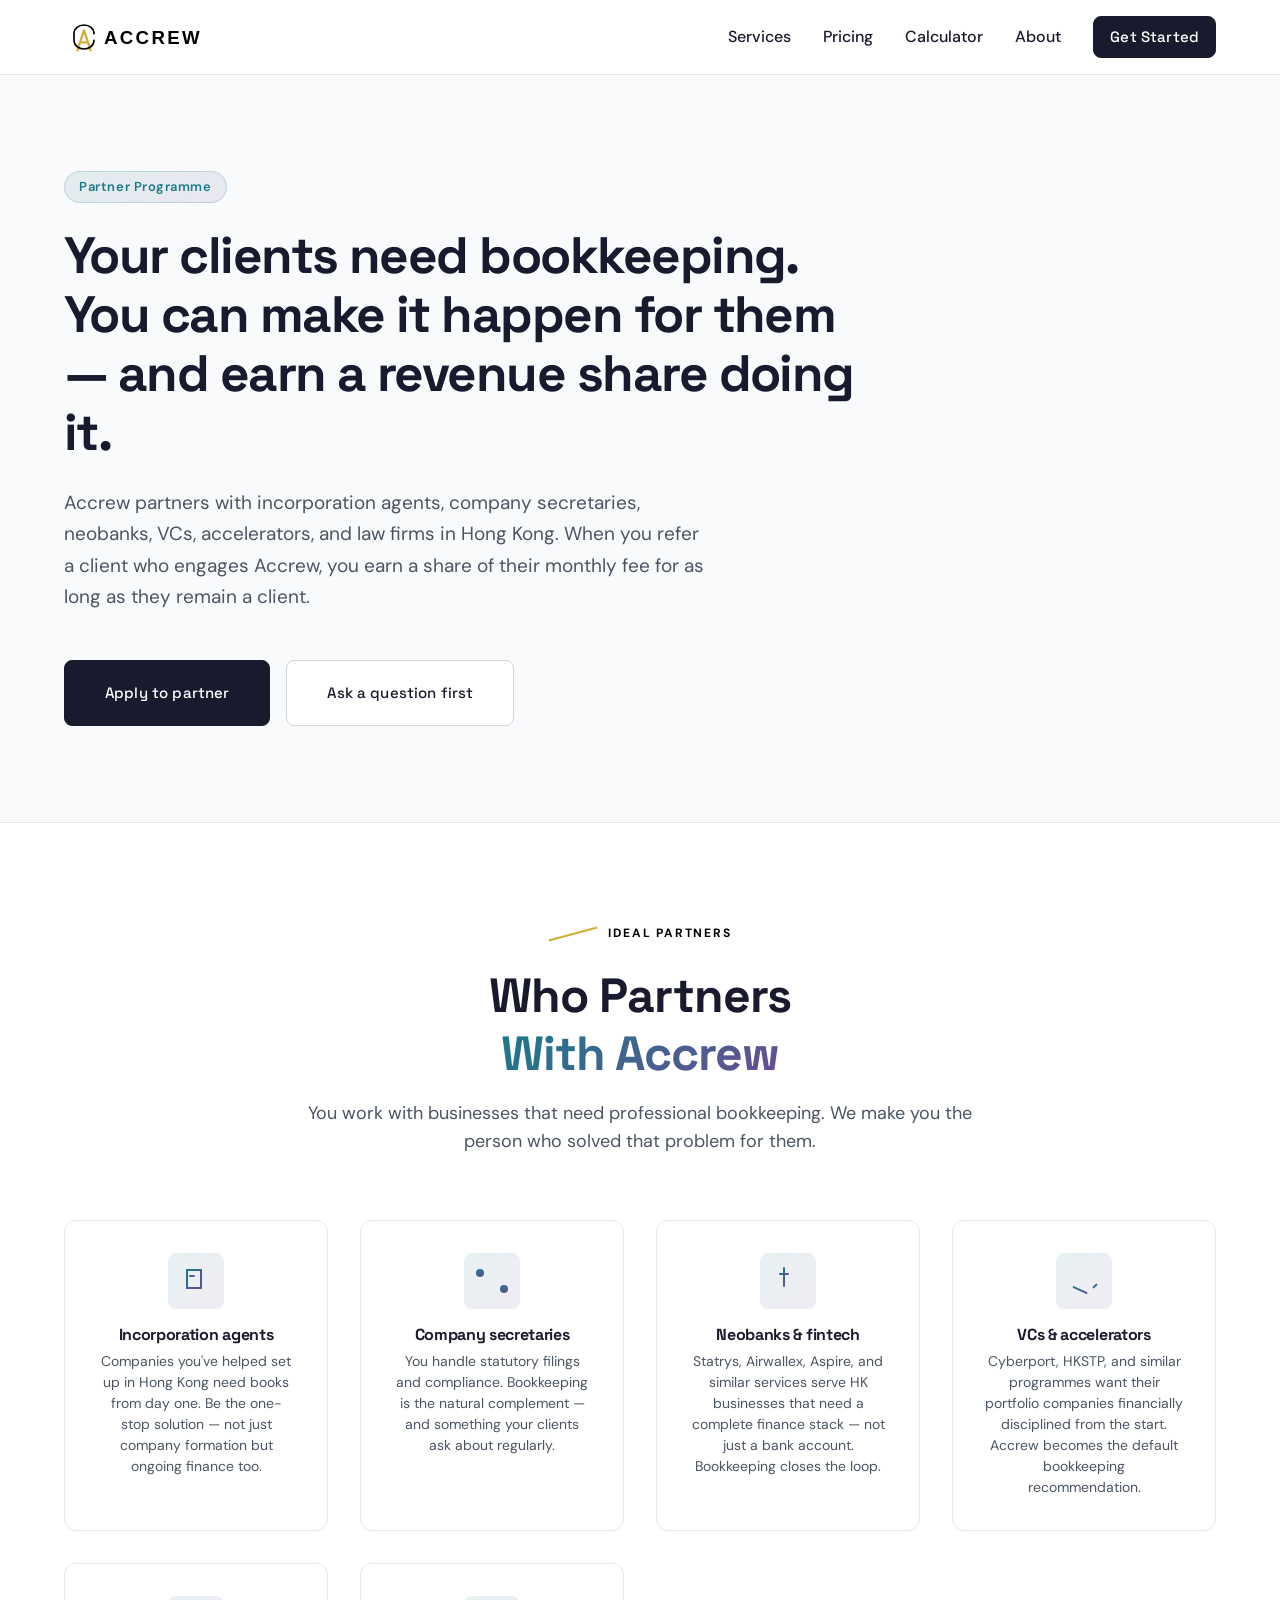
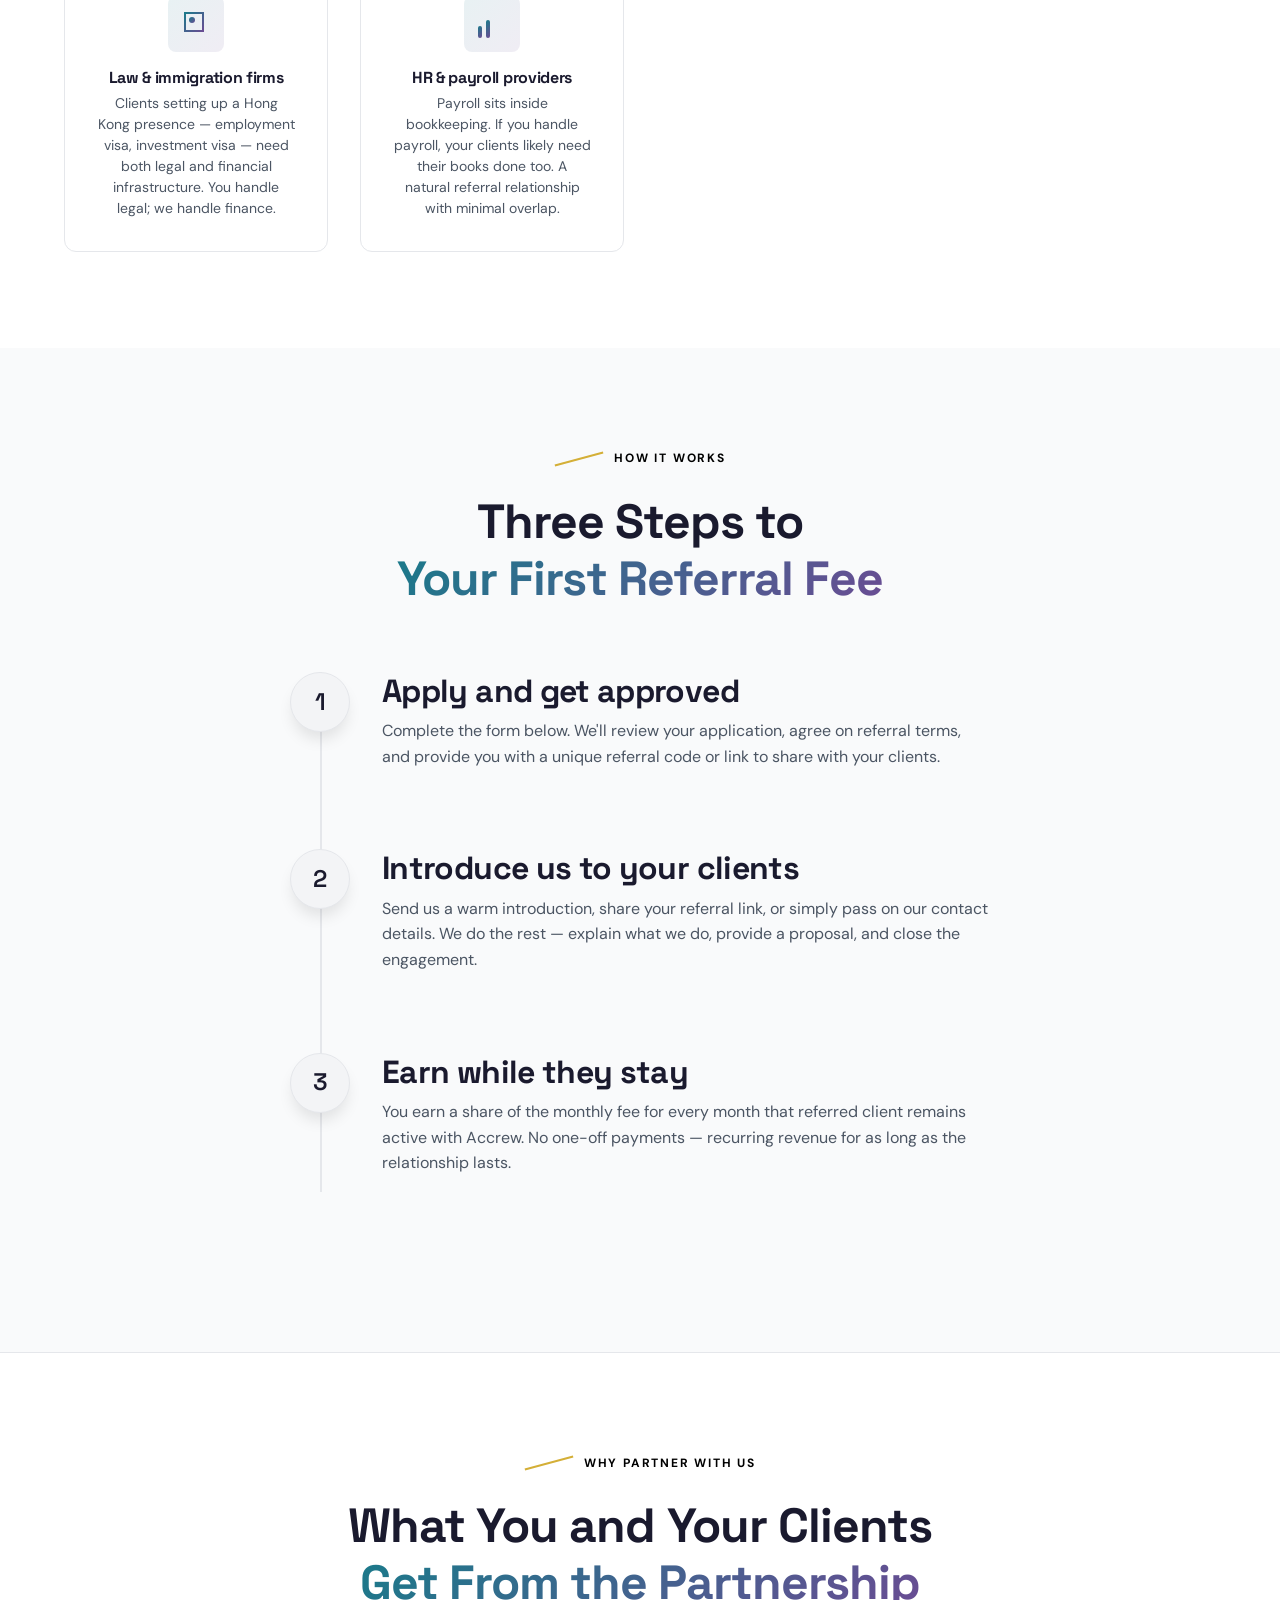
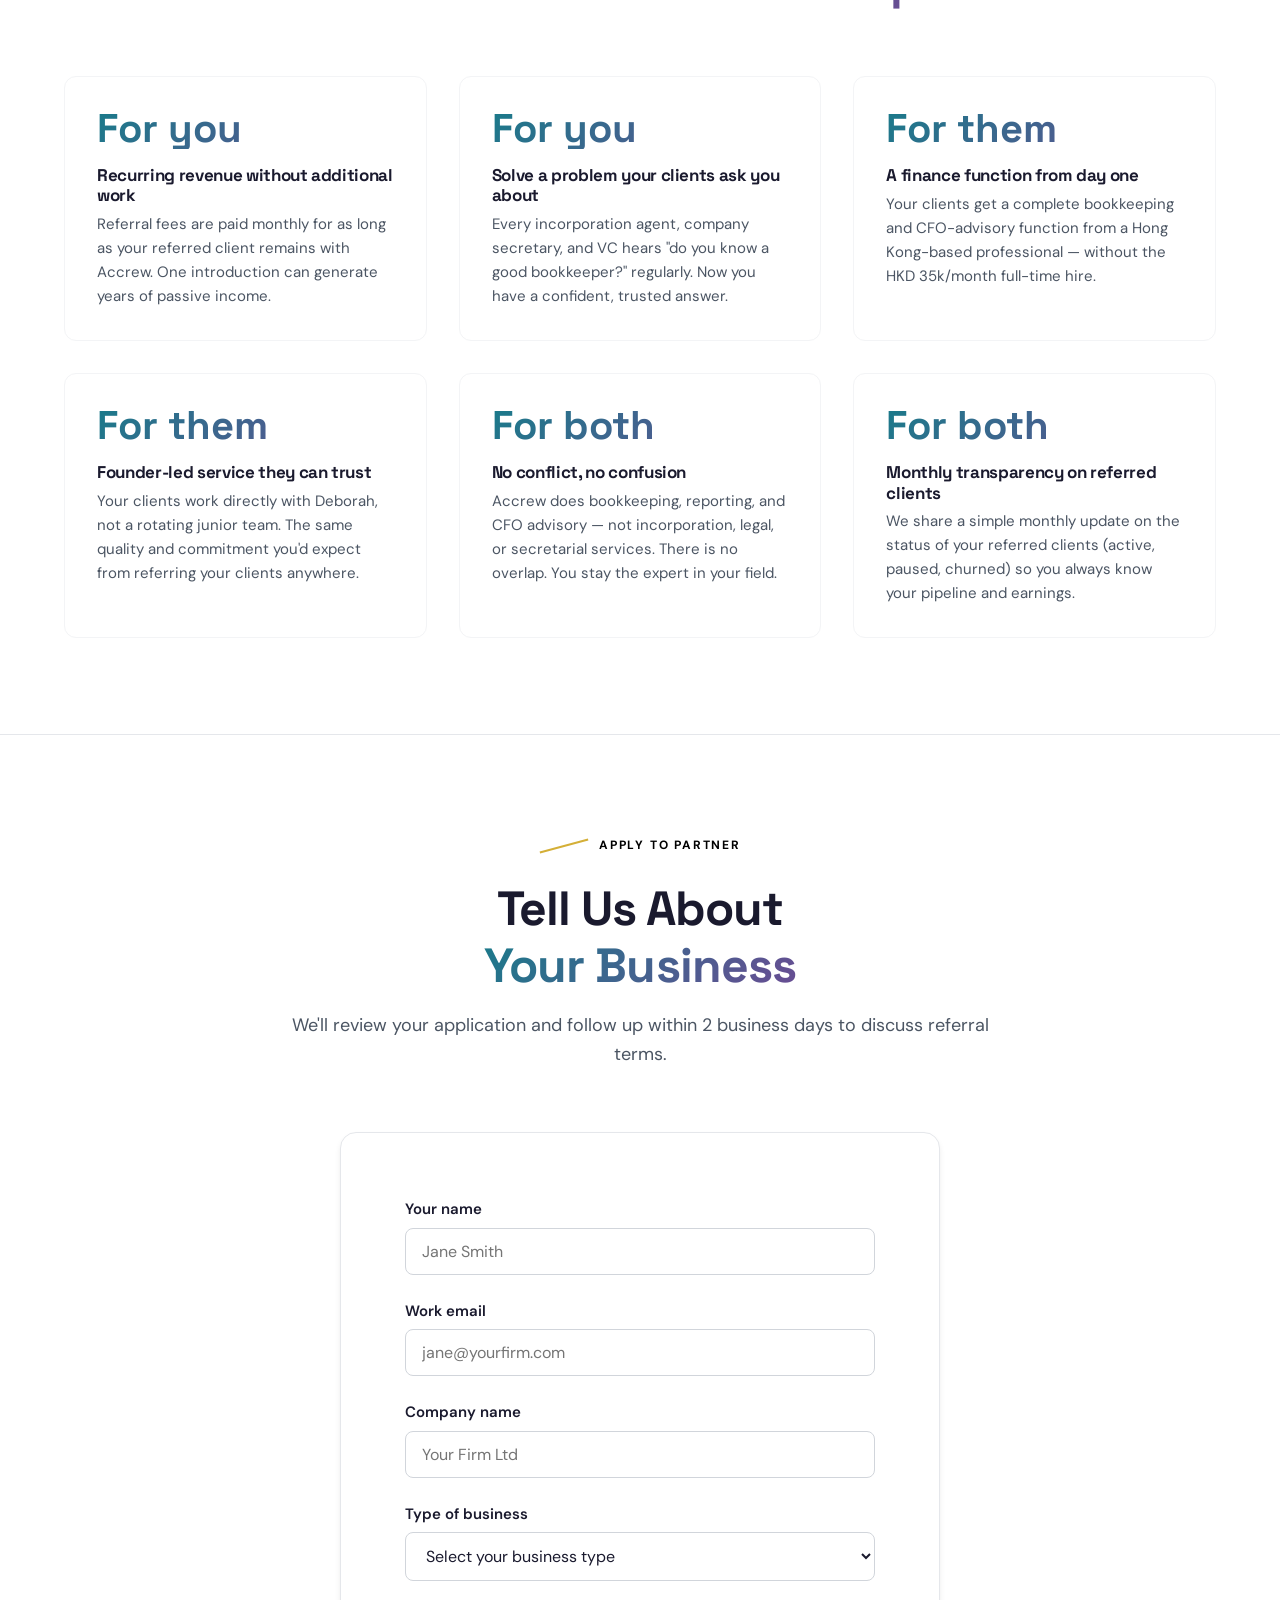
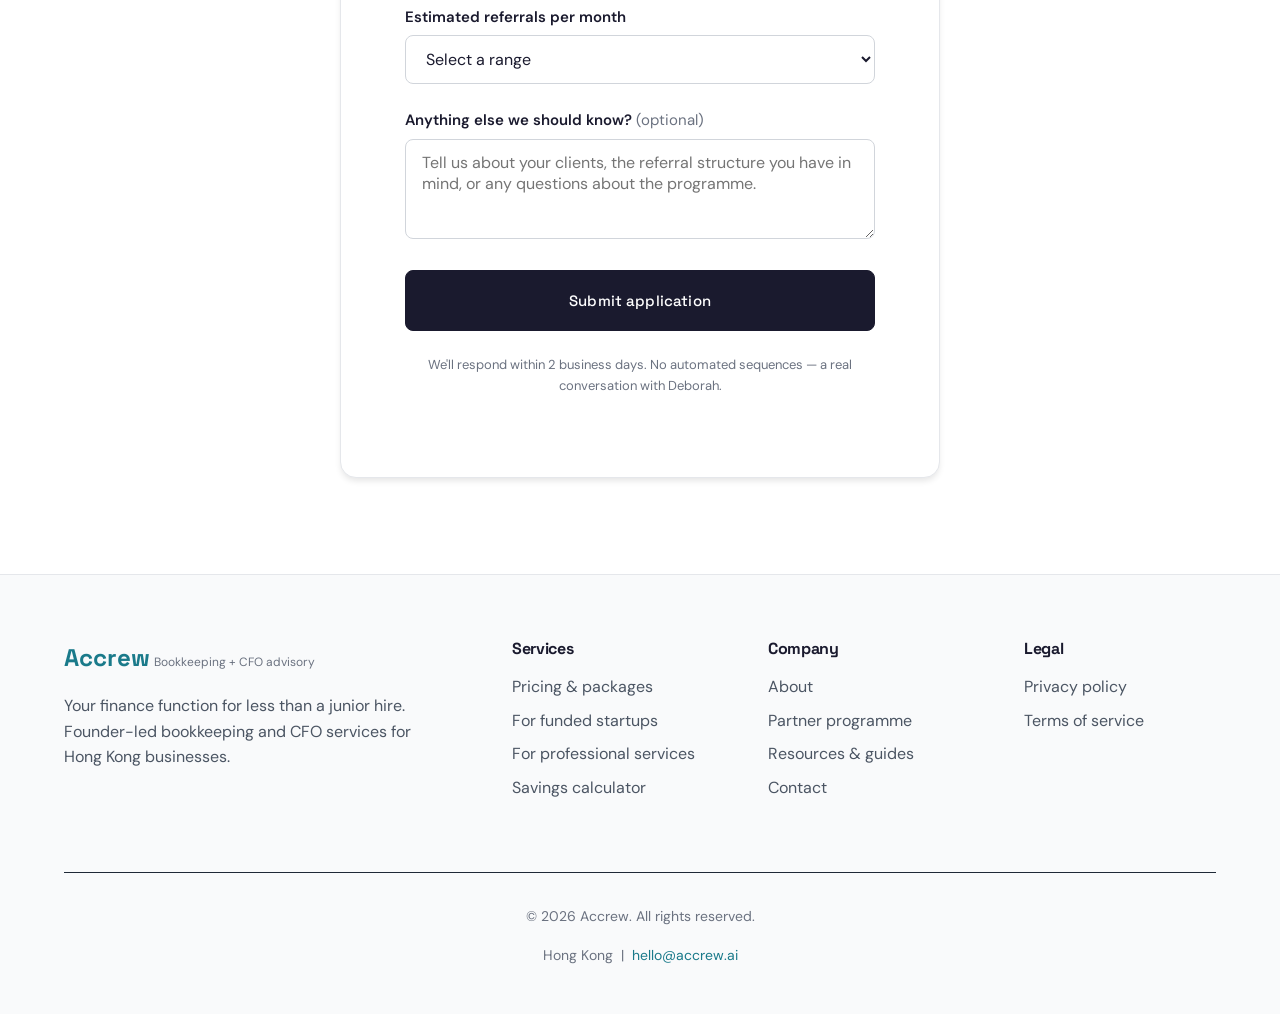
==== commit 766aaa24: "Change 'Email us first' to scroll to partner form Co-Authored-By: Claude Sonnet 4.6 <noreply@anthrop" ====
--- a/partners.html
+++ b/partners.html
@@ -57,7 +57,7 @@
             </p>
             <div class="icp-hero-cta">
                 <a href="#partner-form" class="btn btn-primary btn-large">Apply to partner</a>
-                <a href="mailto:hello@accrew.ai" class="btn btn-secondary btn-large">Email us first</a>
+                <a href="#partner-form" class="btn btn-secondary btn-large">Ask a question first</a>
             </div>
         </div>
     </section>
@@ -190,51 +190,72 @@
                 <p class="section-subtitle">We'll review your application and follow up within 2 business days to discuss referral terms.</p>
             </div>
             <div class="partner-form-wrapper">
-                <!-- TODO: Replace YOURFORMID with actual Formspree endpoint, or connect to a backend/Zapier webhook. -->
-                <form class="partner-form" action="https://formspree.io/f/YOURFORMID" method="POST">
+                <form class="partner-form" id="partnerForm">
                     <div class="form-group">
                         <label class="form-label" for="partnerName">Your name</label>
-                        <input type="text" id="partnerName" name="name" class="form-input" placeholder="Jane Smith" required>
+                        <input type="text" id="partnerName" class="form-input" placeholder="Jane Smith" required>
                     </div>
                     <div class="form-group">
                         <label class="form-label" for="partnerEmail">Work email</label>
-                        <input type="email" id="partnerEmail" name="email" class="form-input" placeholder="jane@yourfirm.com" required>
+                        <input type="email" id="partnerEmail" class="form-input" placeholder="jane@yourfirm.com" required>
                     </div>
                     <div class="form-group">
                         <label class="form-label" for="partnerCompany">Company name</label>
-                        <input type="text" id="partnerCompany" name="company" class="form-input" placeholder="Your Firm Ltd" required>
+                        <input type="text" id="partnerCompany" class="form-input" placeholder="Your Firm Ltd" required>
                     </div>
                     <div class="form-group">
                         <label class="form-label" for="partnerType">Type of business</label>
-                        <select id="partnerType" name="business_type" class="form-select" required>
+                        <select id="partnerType" class="form-select" required>
                             <option value="" disabled selected>Select your business type</option>
-                            <option value="incorporation_agent">Incorporation agent</option>
-                            <option value="company_secretary">Company secretary</option>
-                            <option value="neobank_fintech">Neobank / fintech</option>
-                            <option value="vc_accelerator">VC / accelerator</option>
-                            <option value="law_firm">Law / immigration firm</option>
-                            <option value="hr_payroll">HR / payroll provider</option>
-                            <option value="other">Other</option>
+                            <option value="Incorporation agent">Incorporation agent</option>
+                            <option value="Company secretary">Company secretary</option>
+                            <option value="Neobank / fintech">Neobank / fintech</option>
+                            <option value="VC / accelerator">VC / accelerator</option>
+                            <option value="Law / immigration firm">Law / immigration firm</option>
+                            <option value="HR / payroll provider">HR / payroll provider</option>
+                            <option value="Other">Other</option>
                         </select>
                     </div>
                     <div class="form-group">
                         <label class="form-label" for="partnerVolume">Estimated referrals per month</label>
-                        <select id="partnerVolume" name="referral_volume" class="form-select">
+                        <select id="partnerVolume" class="form-select">
                             <option value="" disabled selected>Select a range</option>
-                            <option value="1-2">1–2 clients/month</option>
-                            <option value="3-5">3–5 clients/month</option>
-                            <option value="6-10">6–10 clients/month</option>
-                            <option value="10+">10+ clients/month</option>
+                            <option value="1–2 clients/month">1–2 clients/month</option>
+                            <option value="3–5 clients/month">3–5 clients/month</option>
+                            <option value="6–10 clients/month">6–10 clients/month</option>
+                            <option value="10+ clients/month">10+ clients/month</option>
                         </select>
                     </div>
                     <div class="form-group">
                         <label class="form-label" for="partnerMessage">Anything else we should know? <span style="font-weight: 400; color: var(--text-muted);">(optional)</span></label>
-                        <textarea id="partnerMessage" name="message" class="form-textarea" placeholder="Tell us about your clients, the referral structure you have in mind, or any questions about the programme."></textarea>
-                    </div>
-                    <input type="hidden" name="_subject" value="New Accrew Partner Application">
+                        <textarea id="partnerMessage" class="form-textarea" placeholder="Tell us about your clients, the referral structure you have in mind, or any questions about the programme."></textarea>
+                    </div>
                     <button type="submit" class="btn btn-primary btn-block btn-large">Submit application</button>
                     <p class="form-note">We'll respond within 2 business days. No automated sequences — a real conversation with Deborah.</p>
                 </form>
+                <script>
+                document.getElementById('partnerForm').addEventListener('submit', function(e) {
+                    e.preventDefault();
+                    var btn = this.querySelector('button[type="submit"]');
+                    var params = new URLSearchParams();
+                    params.append('type',    'partner');
+                    params.append('email',   document.getElementById('partnerEmail').value);
+                    params.append('name',    document.getElementById('partnerName').value);
+                    params.append('company', document.getElementById('partnerCompany').value);
+                    params.append('biz',     document.getElementById('partnerType').value);
+                    params.append('volume',  document.getElementById('partnerVolume').value);
+                    params.append('message', document.getElementById('partnerMessage').value);
+                    fetch('http://2.25.171.199:5050/send-lead', { method: 'POST', body: params })
+                        .then(function() {
+                            btn.textContent = 'Application sent!';
+                            btn.disabled = true;
+                        })
+                        .catch(function() {
+                            btn.textContent = 'Application sent!';
+                            btn.disabled = true;
+                        });
+                });
+                </script>
             </div>
         </div>
     </section>
--- a/css/style.css
+++ b/css/style.css
@@ -733,9 +733,18 @@
 
 .pricing-grid {
   display: grid;
-  grid-template-columns: repeat(auto-fit, minmax(300px, 1fr));
-  gap: var(--spacing-lg);
+  grid-template-columns: 1fr 1fr;
+  grid-template-rows: auto 1fr auto;
+  column-gap: var(--spacing-lg);
+  row-gap: 0;
   margin-bottom: var(--spacing-2xl);
+}
+
+@media (max-width: 640px) {
+  .pricing-grid {
+    grid-template-columns: 1fr;
+    grid-template-rows: none;
+  }
 }
 
 .pricing-card {
@@ -744,8 +753,9 @@
   border-radius: var(--radius-xl);
   overflow: hidden;
   position: relative;
-  display: flex;
-  flex-direction: column;
+  display: grid;
+  grid-row: span 3;
+  grid-template-rows: subgrid;
   transition: all var(--transition-base);
 }
 
@@ -757,7 +767,6 @@
 .pricing-card.featured {
   border-color: var(--primary-color);
   border-width: 3px;
-  transform: scale(1.05);
 }
 
 .pricing-badge {
@@ -838,7 +847,7 @@
 
 .pricing-footer {
   padding: var(--spacing-lg);
-  border-top: 2px solid var(--gray-100);
+  margin-top: auto;
 }
 
 .pricing-roi {
@@ -2061,6 +2070,14 @@
   margin-top: 2px;
 }
 
+.calc-salary-display {
+  float: right;
+  font-family: var(--font-heading);
+  font-weight: 700;
+  font-size: 1rem;
+  color: var(--primary-color);
+}
+
 .calc-select {
   width: 100%;
   padding: 0.75rem 1rem;
@@ -2854,3 +2871,174 @@
 .data-table tr:hover td {
   background: var(--gray-50);
 }
+
+/* Starter pricing strip */
+.pricing-starter {
+  display: flex;
+  align-items: center;
+  gap: 2rem;
+  padding: 1.5rem 1.75rem;
+  border: 1px solid var(--gray-200);
+  border-radius: var(--radius-lg);
+  background: var(--gray-50);
+  margin-bottom: var(--spacing-lg);
+}
+
+.pricing-starter-cta .btn {
+  white-space: nowrap;
+  min-width: 130px;
+}
+
+.pricing-starter-left {
+  flex: 0 0 auto;
+  min-width: 160px;
+}
+
+.pricing-starter-name {
+  font-size: 0.8125rem;
+  font-weight: 600;
+  text-transform: uppercase;
+  letter-spacing: 0.06em;
+  color: var(--text-muted);
+  margin-bottom: 0.25rem;
+}
+
+.pricing-starter-price {
+  font-size: 1.5rem;
+  font-weight: 700;
+  color: var(--text-primary);
+  font-family: var(--font-heading);
+}
+
+.pricing-starter-price span {
+  font-size: 0.9375rem;
+  font-weight: 400;
+  color: var(--text-muted);
+}
+
+.pricing-starter-desc {
+  font-size: 0.875rem;
+  color: var(--text-muted);
+  margin-top: 0.25rem;
+}
+
+.pricing-starter-features {
+  flex: 1;
+  list-style: none;
+  display: flex;
+  flex-wrap: wrap;
+  gap: 0.375rem 1.5rem;
+  margin: 0;
+  padding: 0;
+}
+
+.pricing-starter-features li {
+  font-size: 0.875rem;
+  color: var(--text-secondary);
+  white-space: nowrap;
+}
+
+.pricing-starter-cta {
+  flex: 0 0 auto;
+}
+
+@media (max-width: 768px) {
+  .pricing-starter {
+    flex-direction: column;
+    align-items: flex-start;
+    gap: 1rem;
+  }
+  .pricing-starter-features li {
+    white-space: normal;
+  }
+}
+
+/* Simplified calculator numbers */
+.calc-numbers {
+  display: flex;
+  align-items: center;
+  justify-content: center;
+  gap: 2rem;
+  margin-bottom: var(--spacing-lg);
+}
+
+.calc-number-item {
+  text-align: center;
+}
+
+.calc-number-label {
+  font-size: 0.8125rem;
+  font-weight: 600;
+  text-transform: uppercase;
+  letter-spacing: 0.06em;
+  color: var(--text-muted);
+  margin-bottom: 0.5rem;
+}
+
+.calc-number-value {
+  font-family: var(--font-heading);
+  font-size: 1.75rem;
+  font-weight: 700;
+  color: var(--text-primary);
+}
+
+.calc-number-value.accent {
+  color: var(--primary-color);
+}
+
+.calc-number-arrow {
+  font-size: 1.5rem;
+  color: var(--text-muted);
+  flex-shrink: 0;
+}
+
+@media (max-width: 480px) {
+  .calc-numbers {
+    flex-direction: column;
+    gap: 1rem;
+  }
+  .calc-number-arrow {
+    transform: rotate(90deg);
+  }
+}
+
+/* Calculator email capture */
+.calc-email-row {
+  display: flex;
+  gap: 0.75rem;
+  align-items: center;
+  justify-content: center;
+  margin-bottom: 1rem;
+}
+
+.calc-email-input {
+  flex: 1;
+  max-width: 260px;
+  padding: 0.75rem 1rem;
+  border: 1.5px solid var(--gray-300);
+  border-radius: var(--radius-md);
+  font-family: var(--font-body);
+  font-size: 1rem;
+  color: var(--text-primary);
+  background: white;
+  transition: border-color var(--transition-base);
+}
+
+.calc-email-input:focus {
+  outline: none;
+  border-color: var(--primary-color);
+}
+
+.calc-email-input::placeholder {
+  color: var(--text-muted);
+}
+
+@media (max-width: 480px) {
+  .calc-email-row {
+    flex-direction: column;
+  }
+  .calc-email-input {
+    max-width: 100%;
+    width: 100%;
+  }
+}
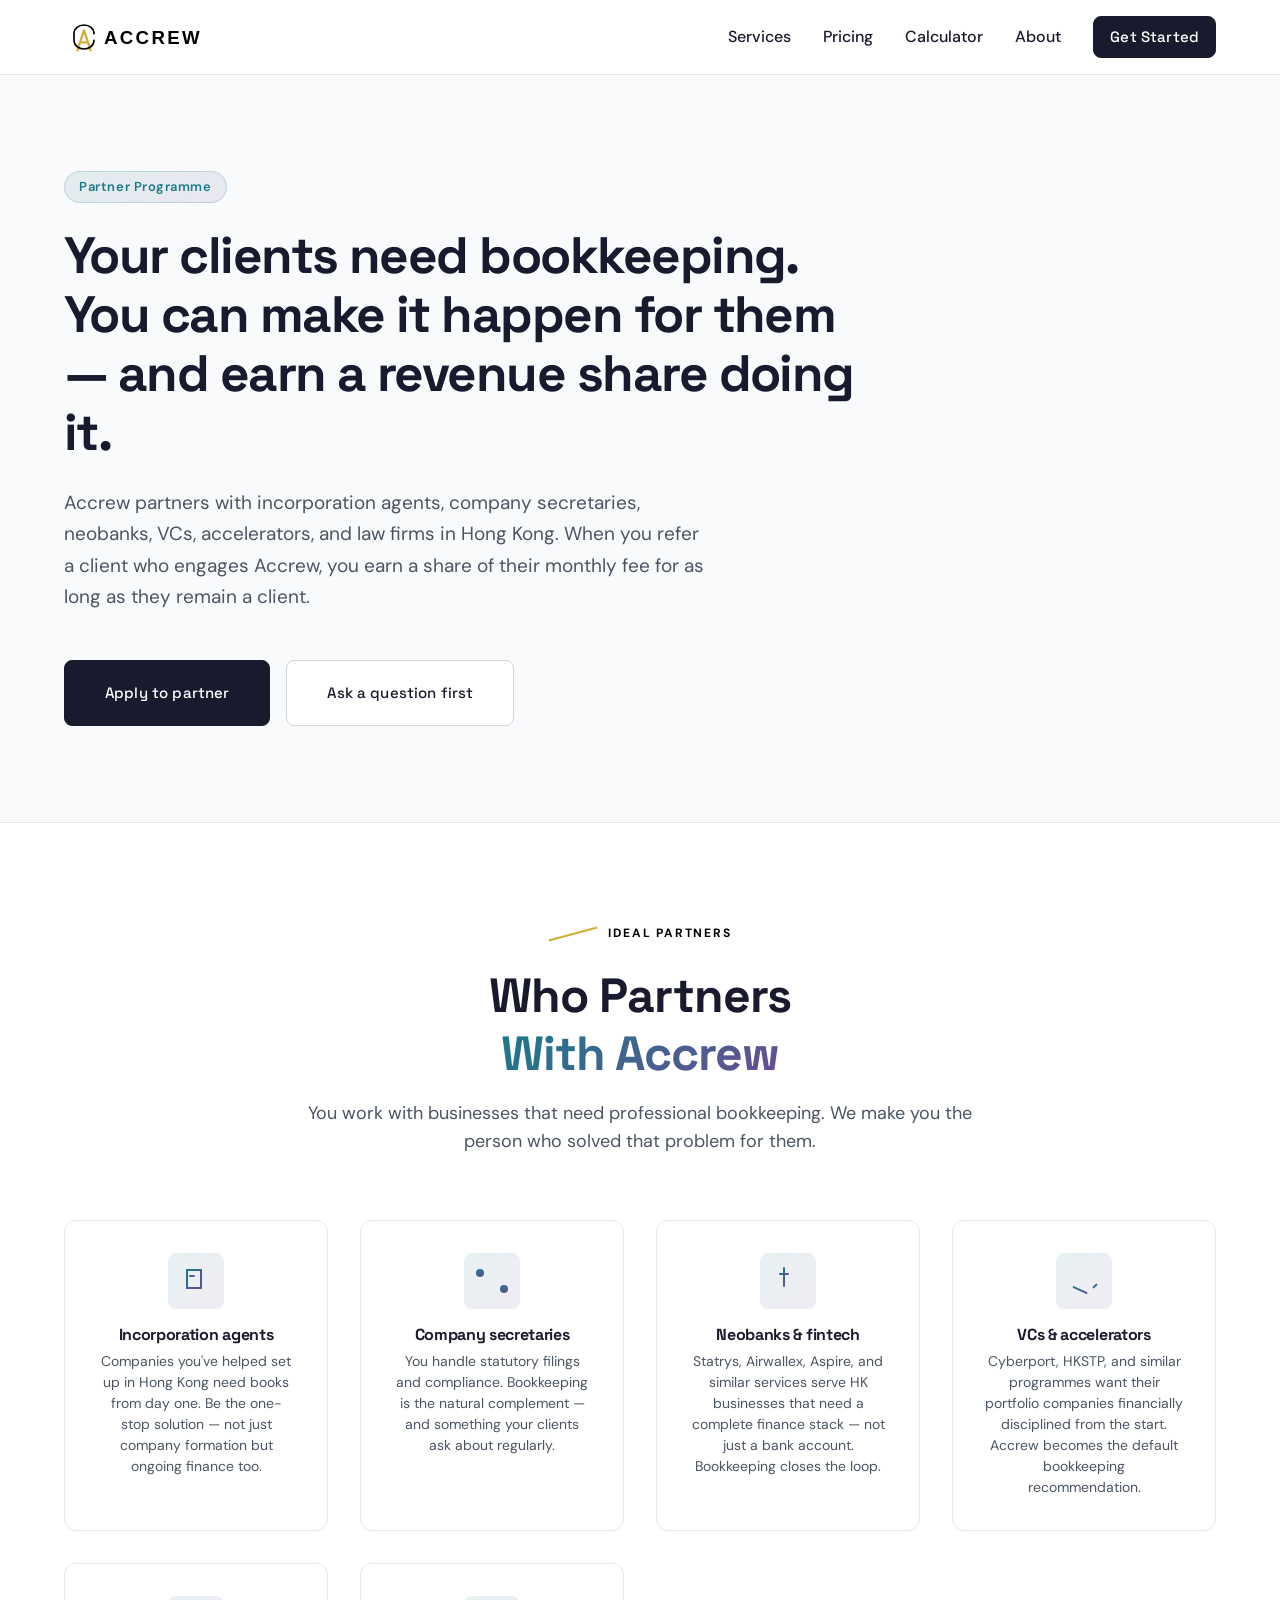
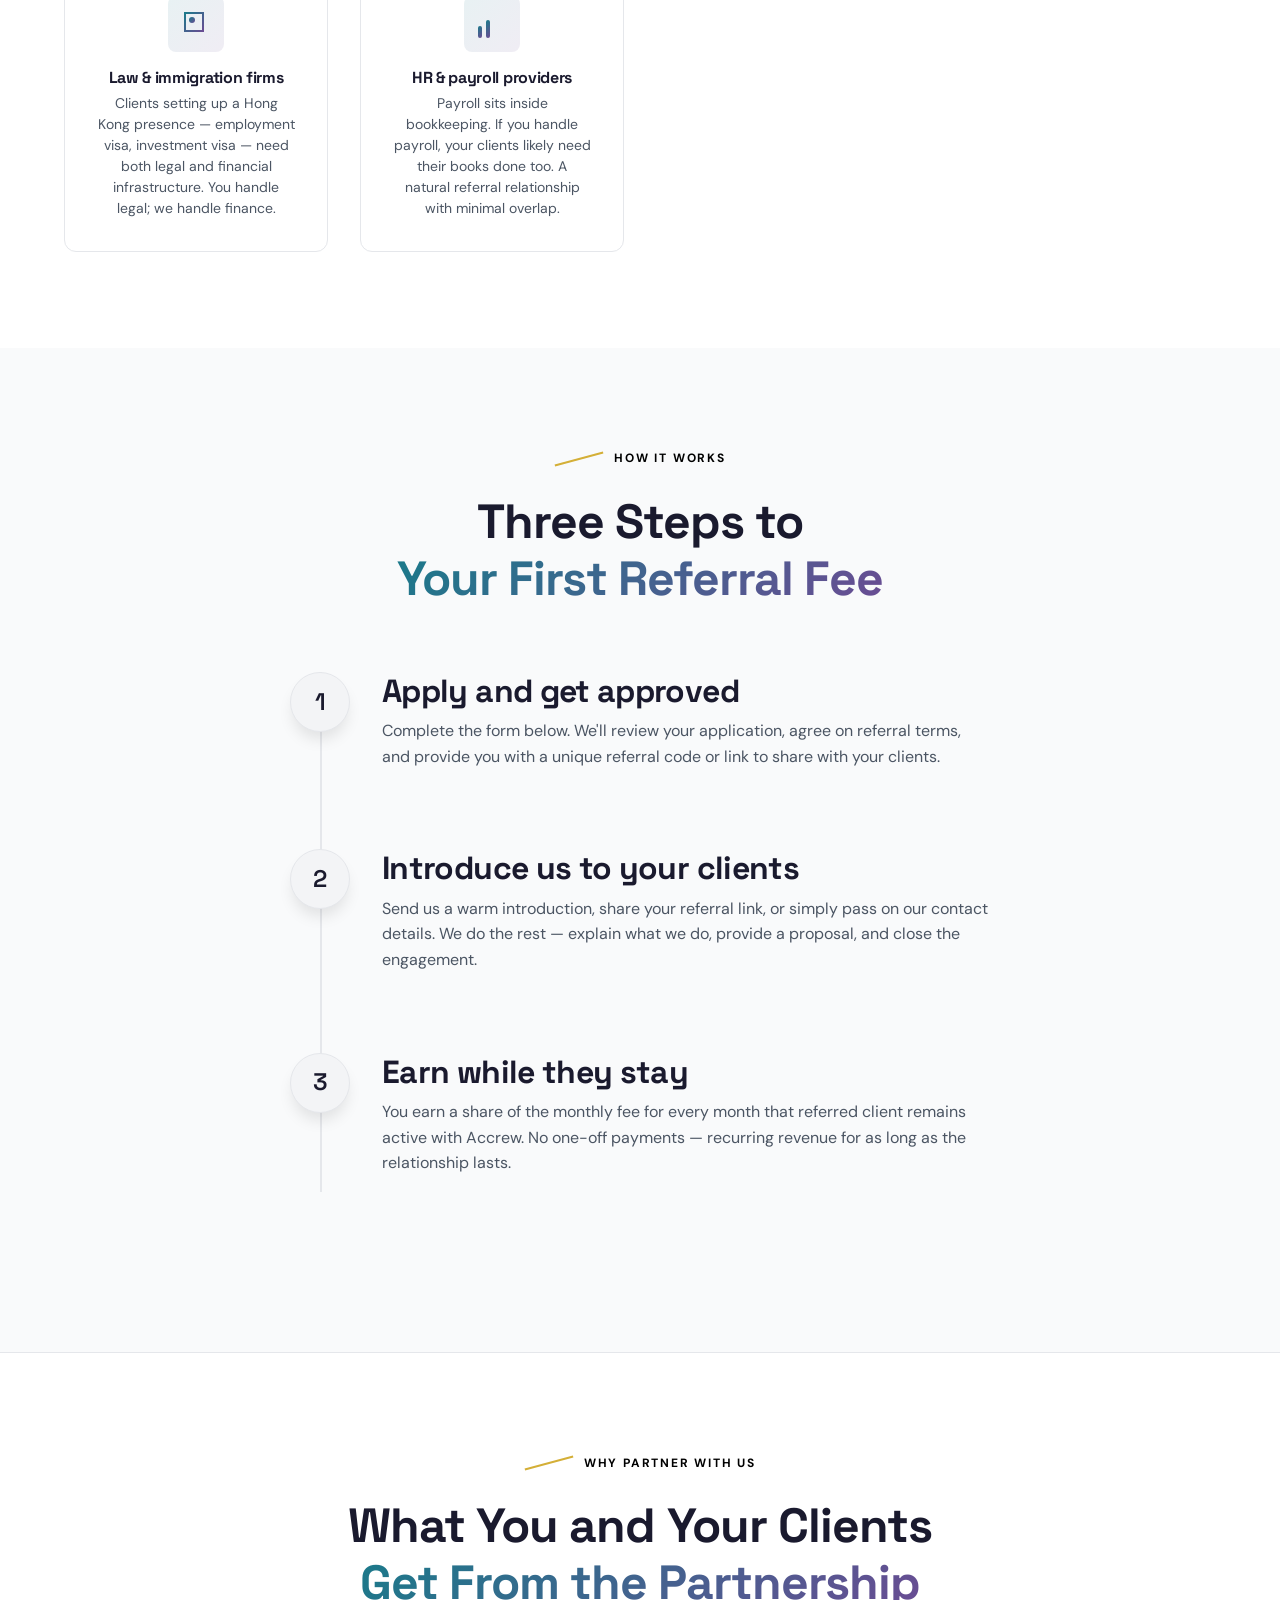
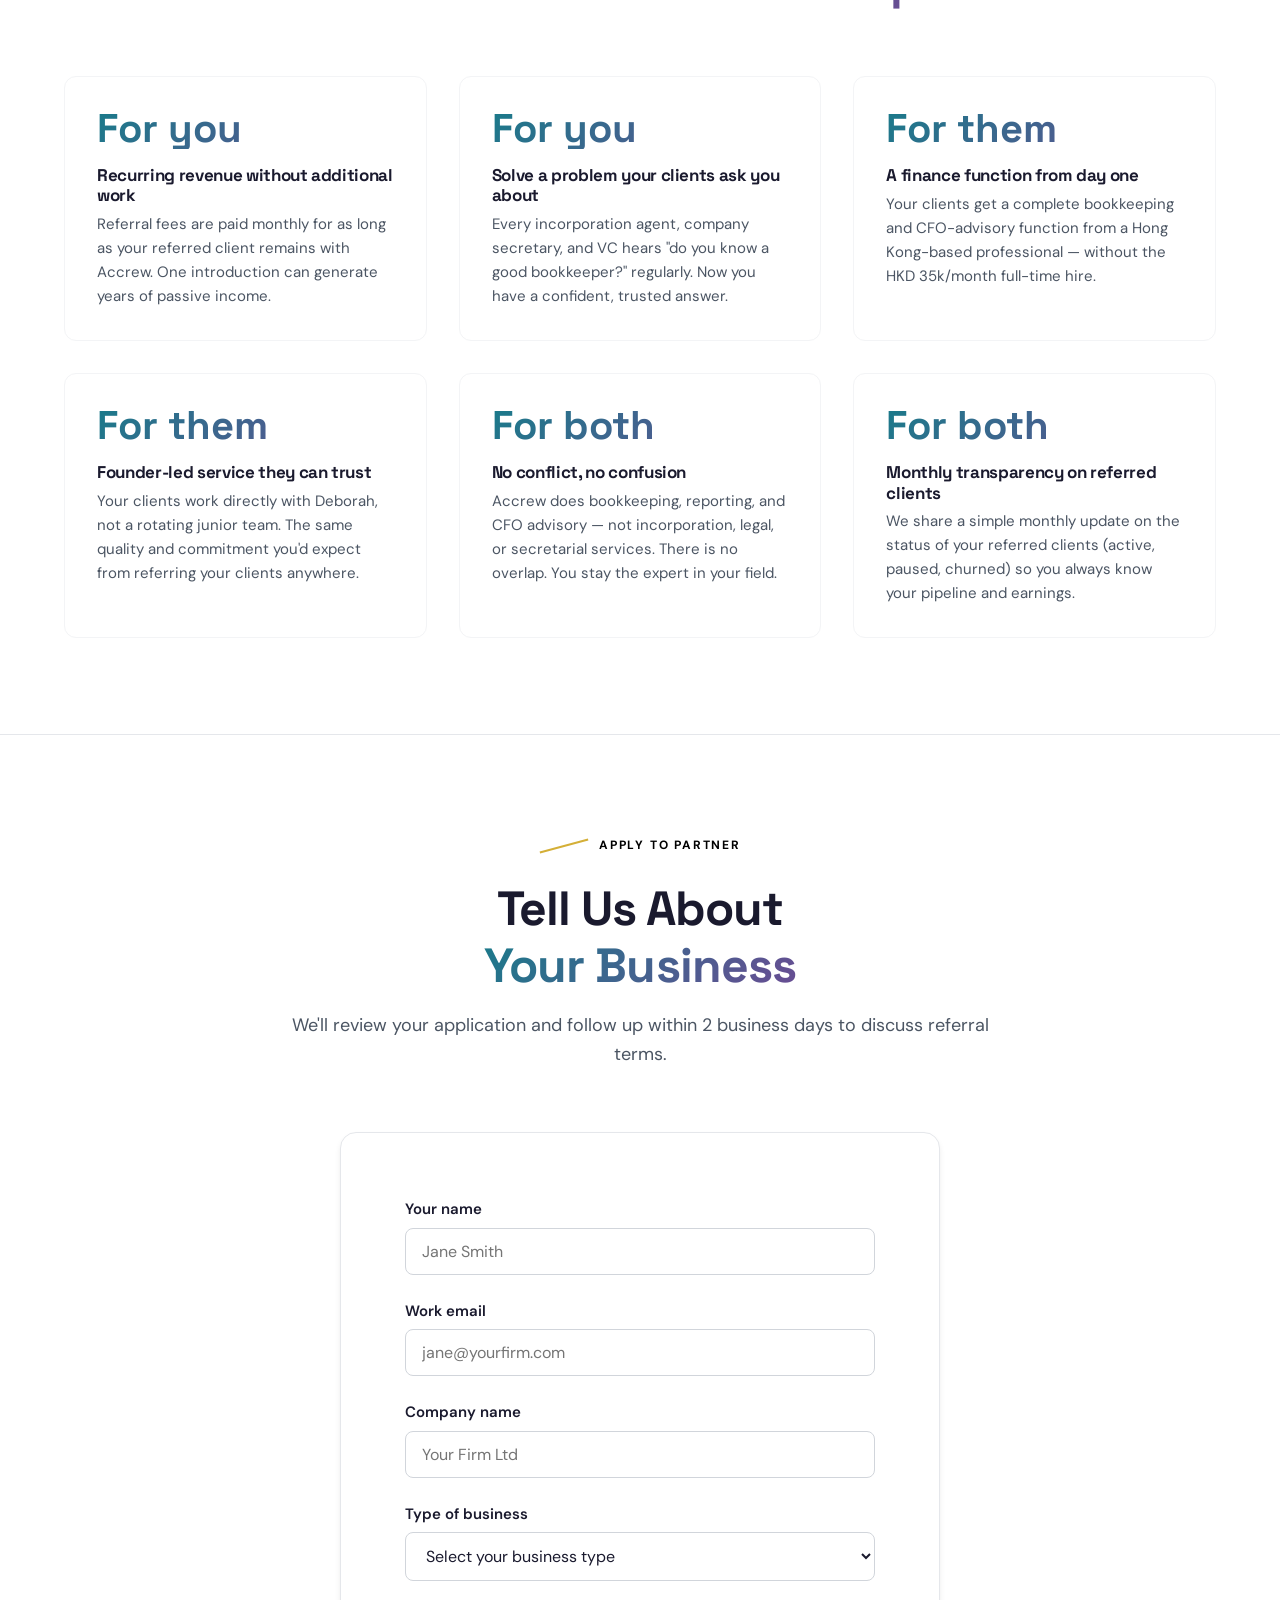
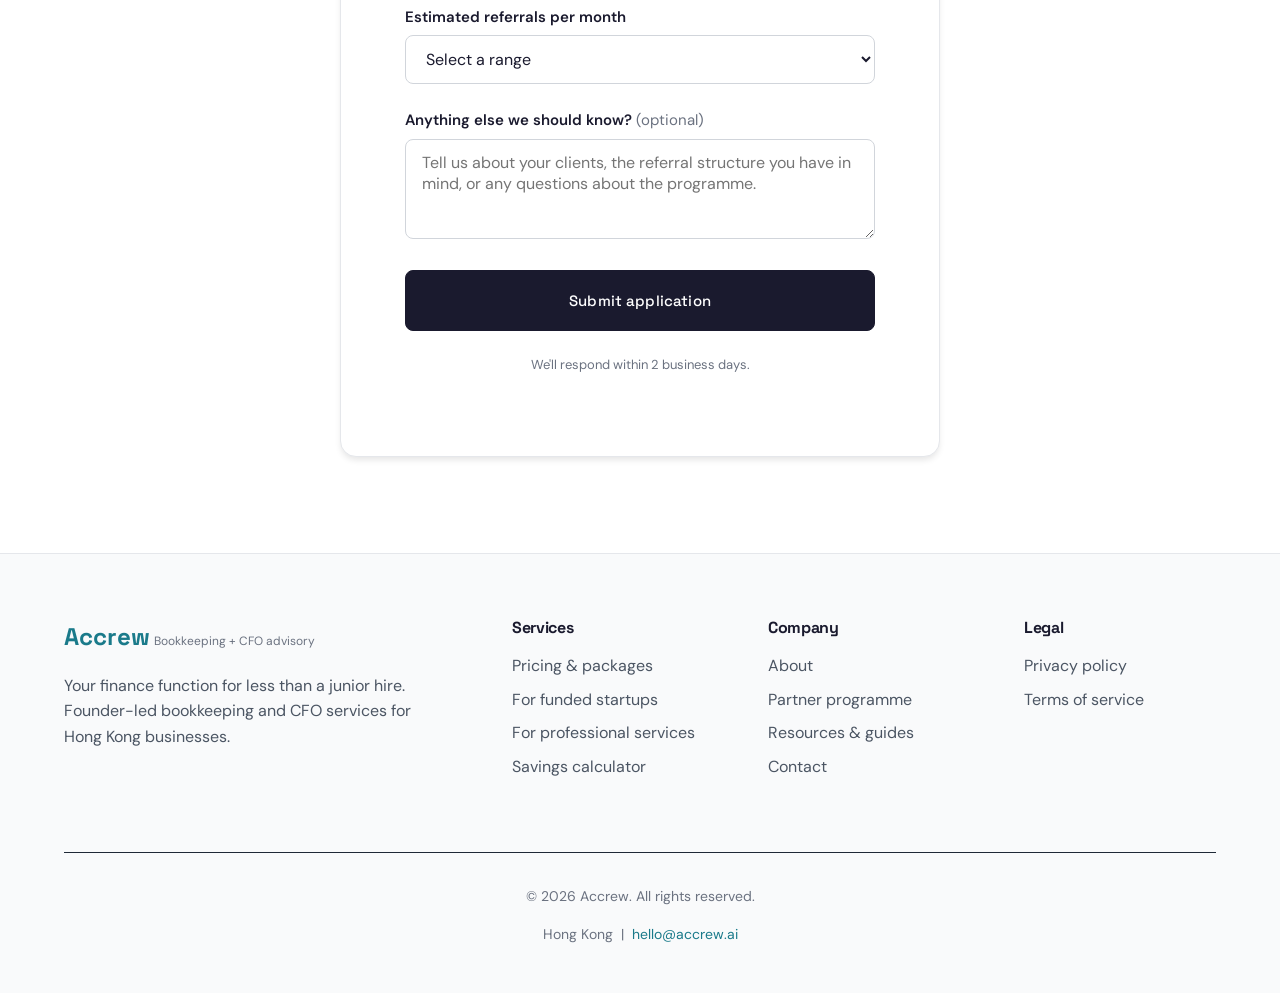
==== commit 35ea3241: "Remove personal name from partner form note Co-Authored-By: Claude Sonnet 4.6 <noreply@anthropic.com" ====
--- a/partners.html
+++ b/partners.html
@@ -231,7 +231,7 @@
                         <textarea id="partnerMessage" class="form-textarea" placeholder="Tell us about your clients, the referral structure you have in mind, or any questions about the programme."></textarea>
                     </div>
                     <button type="submit" class="btn btn-primary btn-block btn-large">Submit application</button>
-                    <p class="form-note">We'll respond within 2 business days. No automated sequences — a real conversation with Deborah.</p>
+                    <p class="form-note">We'll respond within 2 business days.</p>
                 </form>
                 <script>
                 document.getElementById('partnerForm').addEventListener('submit', function(e) {
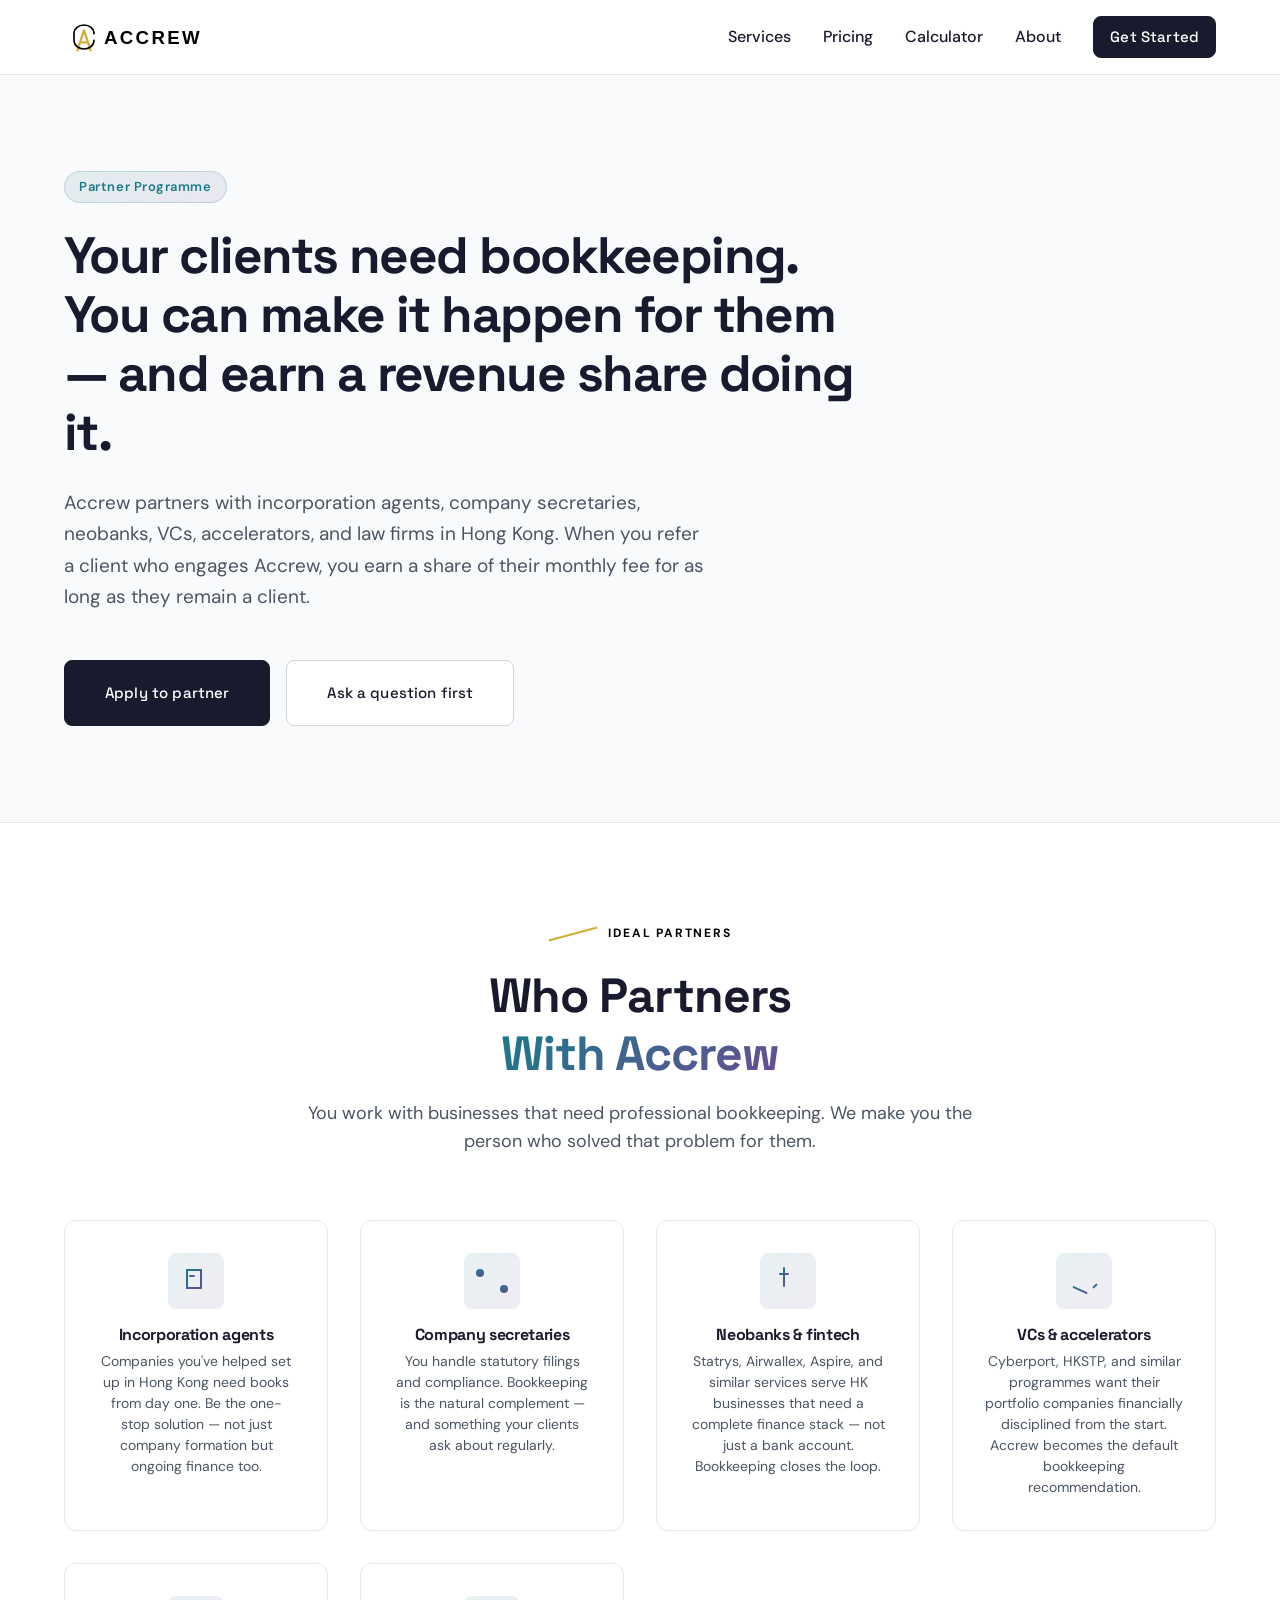
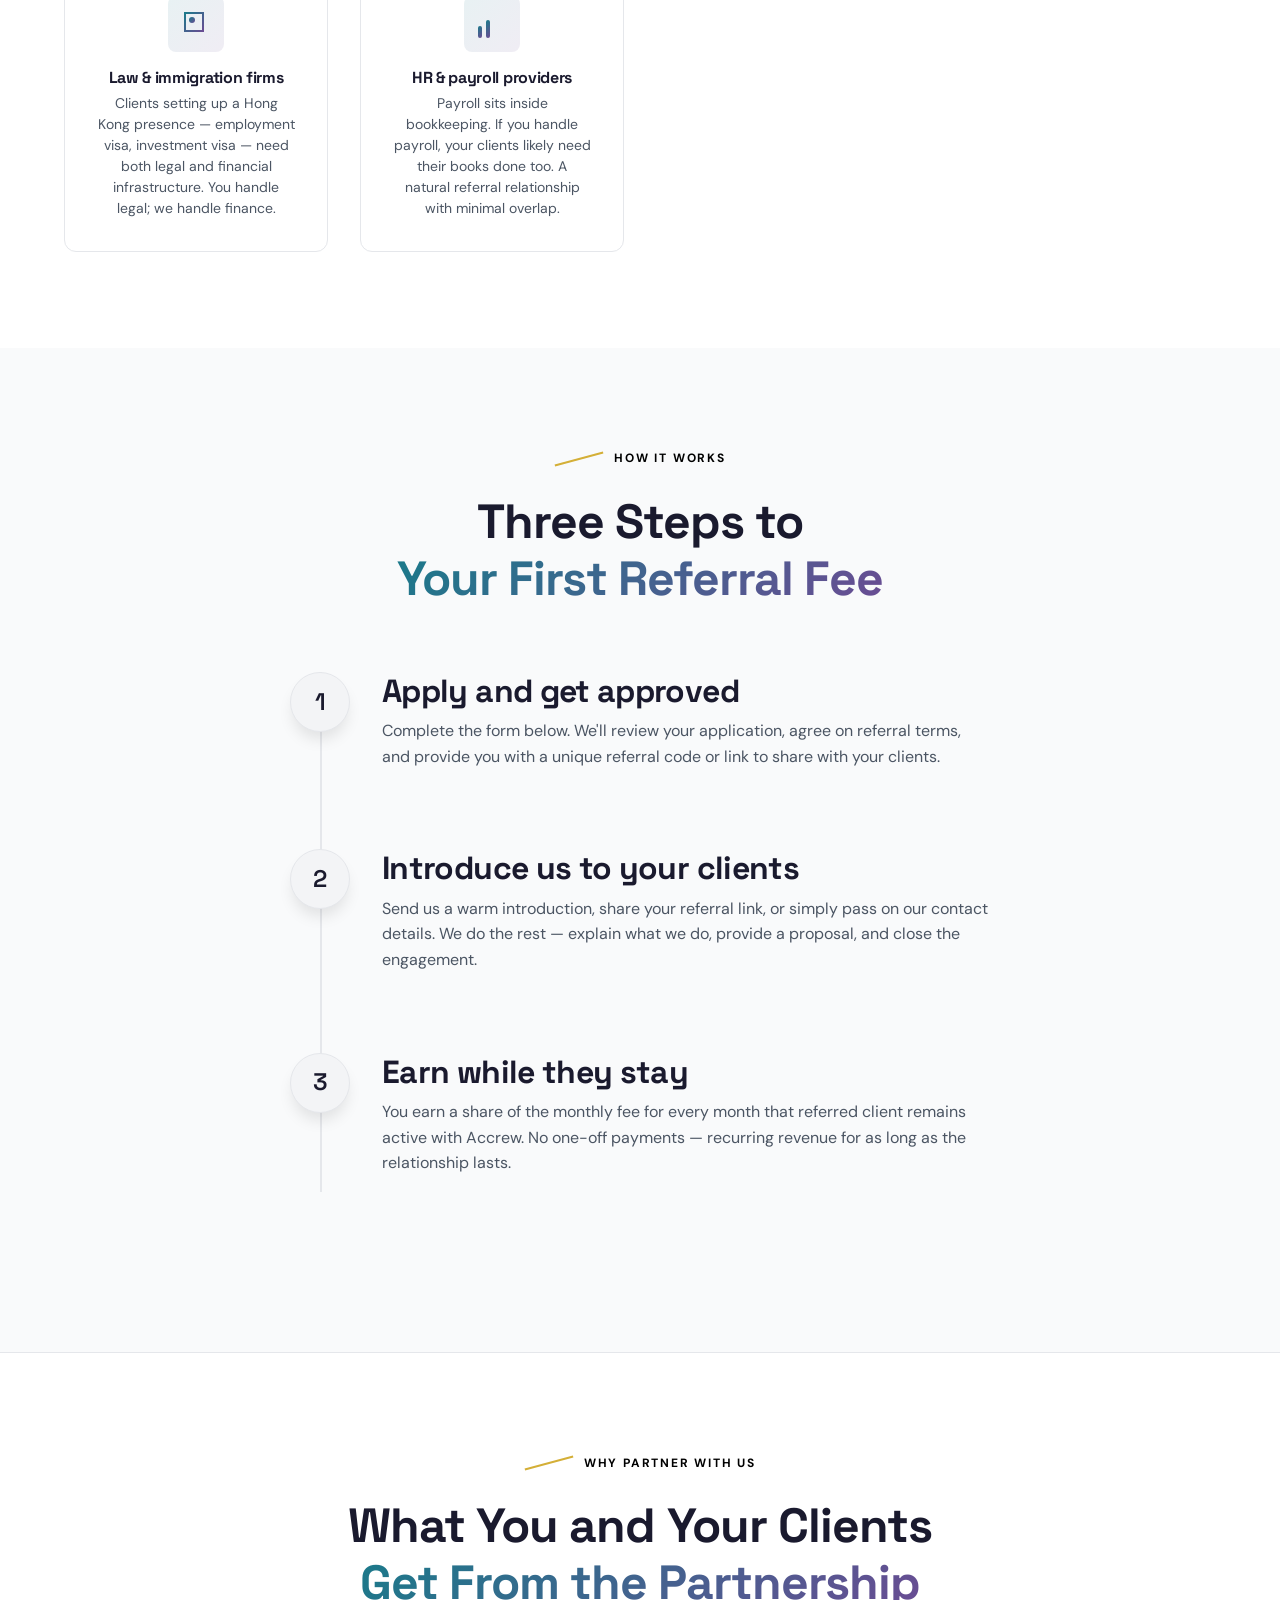
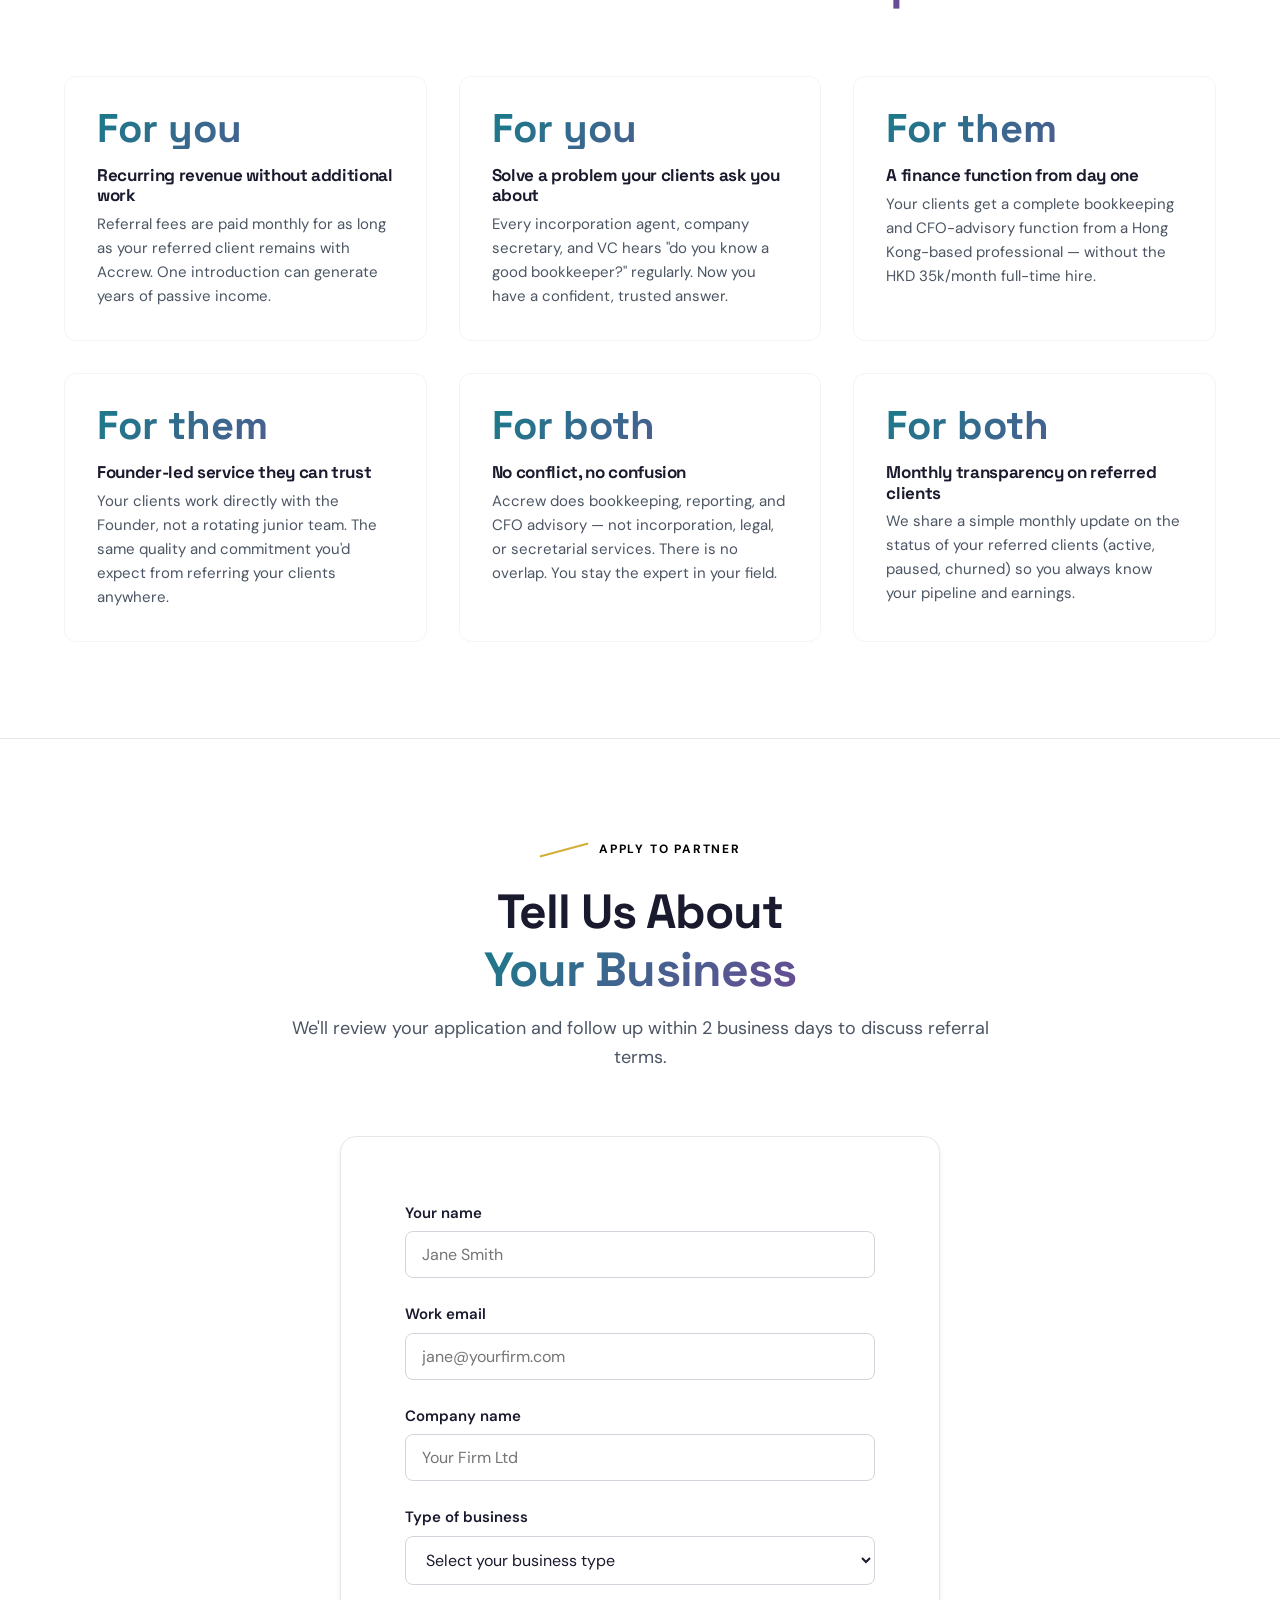
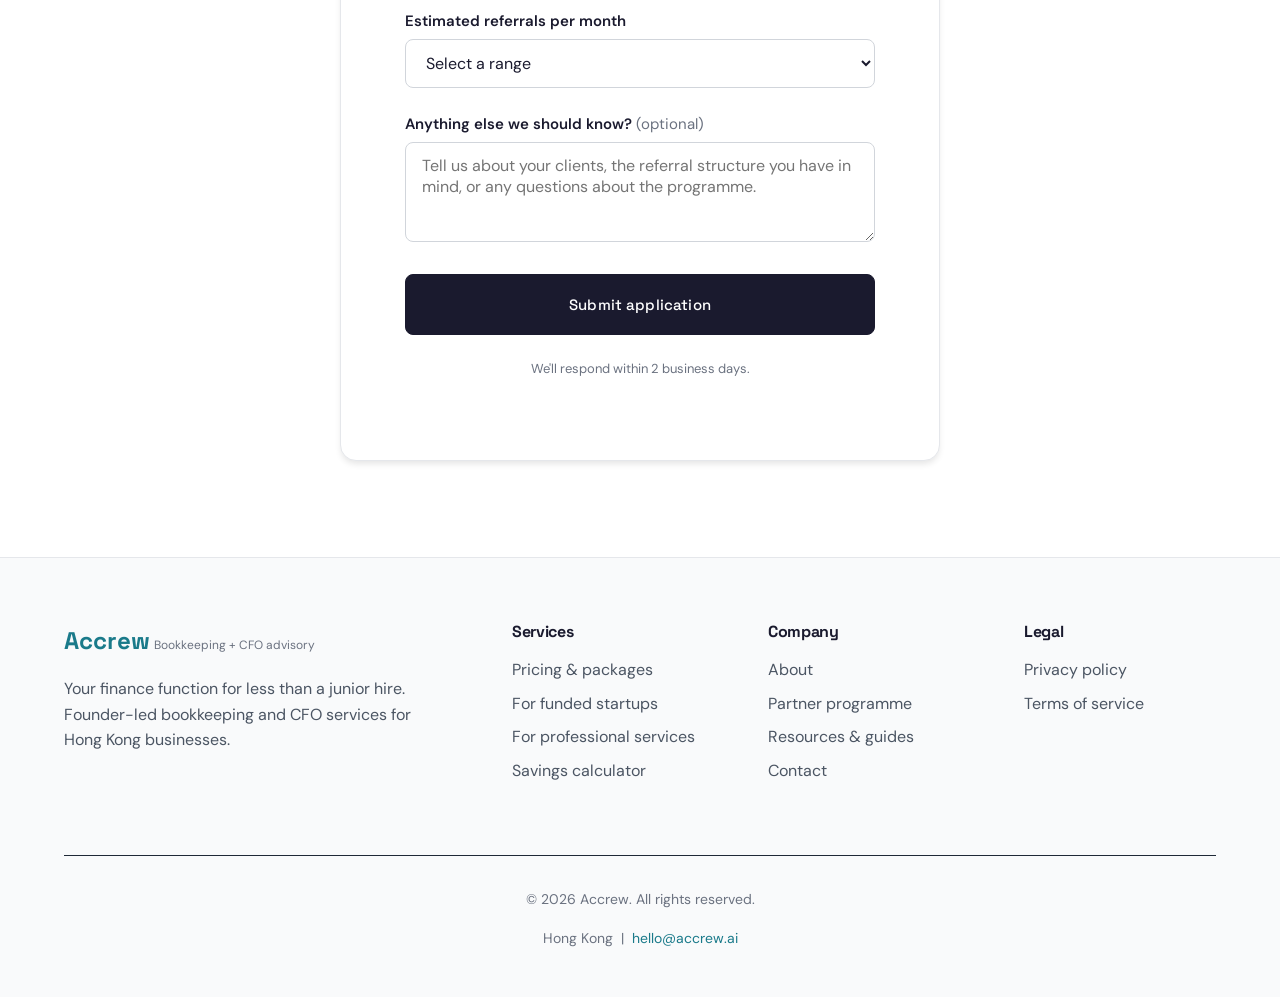
==== commit 322a4b61: "SEO: add sitemap, robots.txt, og-image; remove remaining personal name Co-Authored-By: Claude Sonnet" ====
--- a/partners.html
+++ b/partners.html
@@ -165,7 +165,7 @@
                 <div class="partner-benefit-card">
                     <div class="partner-benefit-number">For them</div>
                     <h3 class="partner-benefit-title">Founder-led service they can trust</h3>
-                    <p class="partner-benefit-body">Your clients work directly with Deborah, not a rotating junior team. The same quality and commitment you'd expect from referring your clients anywhere.</p>
+                    <p class="partner-benefit-body">Your clients work directly with the Founder, not a rotating junior team. The same quality and commitment you'd expect from referring your clients anywhere.</p>
                 </div>
                 <div class="partner-benefit-card">
                     <div class="partner-benefit-number">For both</div>
@@ -245,7 +245,7 @@
                     params.append('biz',     document.getElementById('partnerType').value);
                     params.append('volume',  document.getElementById('partnerVolume').value);
                     params.append('message', document.getElementById('partnerMessage').value);
-                    fetch('http://2.25.171.199:5050/send-lead', { method: 'POST', body: params })
+                    fetch('https://api.accrew.ai/send-lead', { method: 'POST', body: params })
                         .then(function() {
                             btn.textContent = 'Application sent!';
                             btn.disabled = true;
